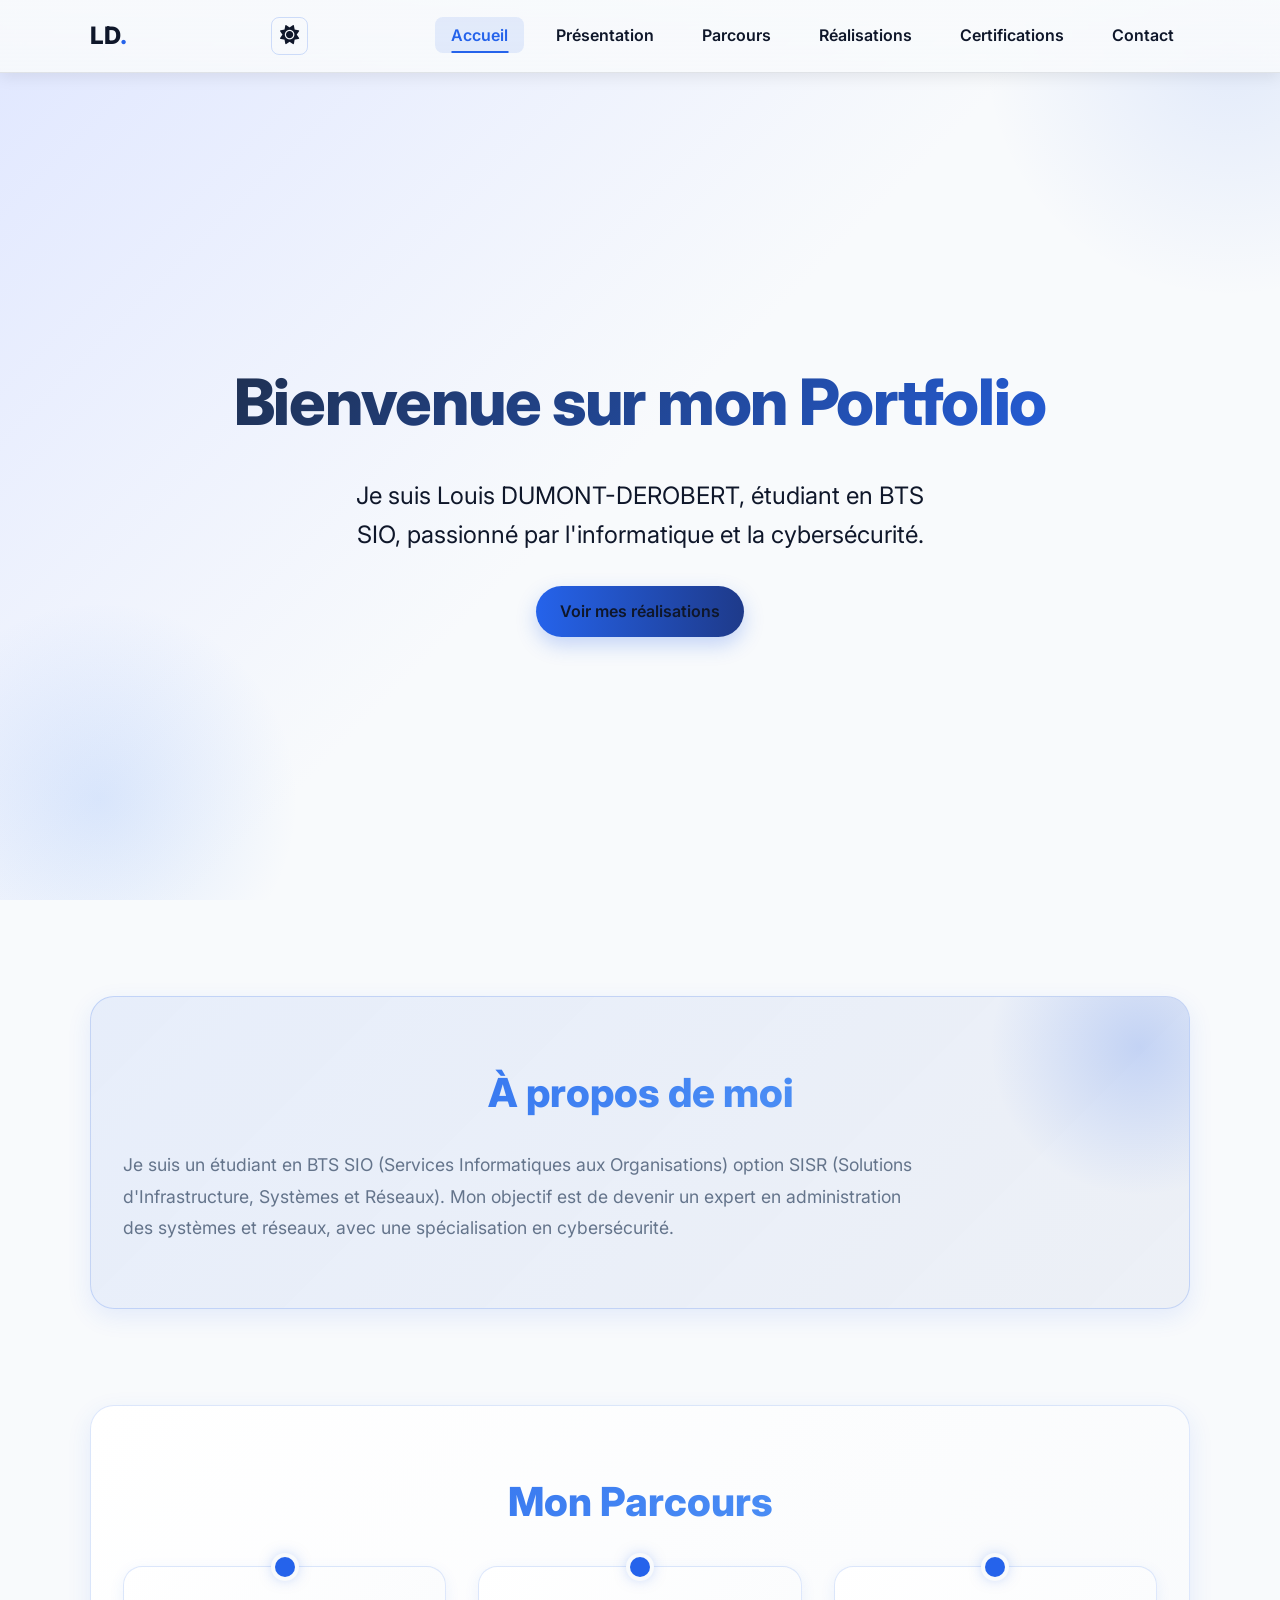
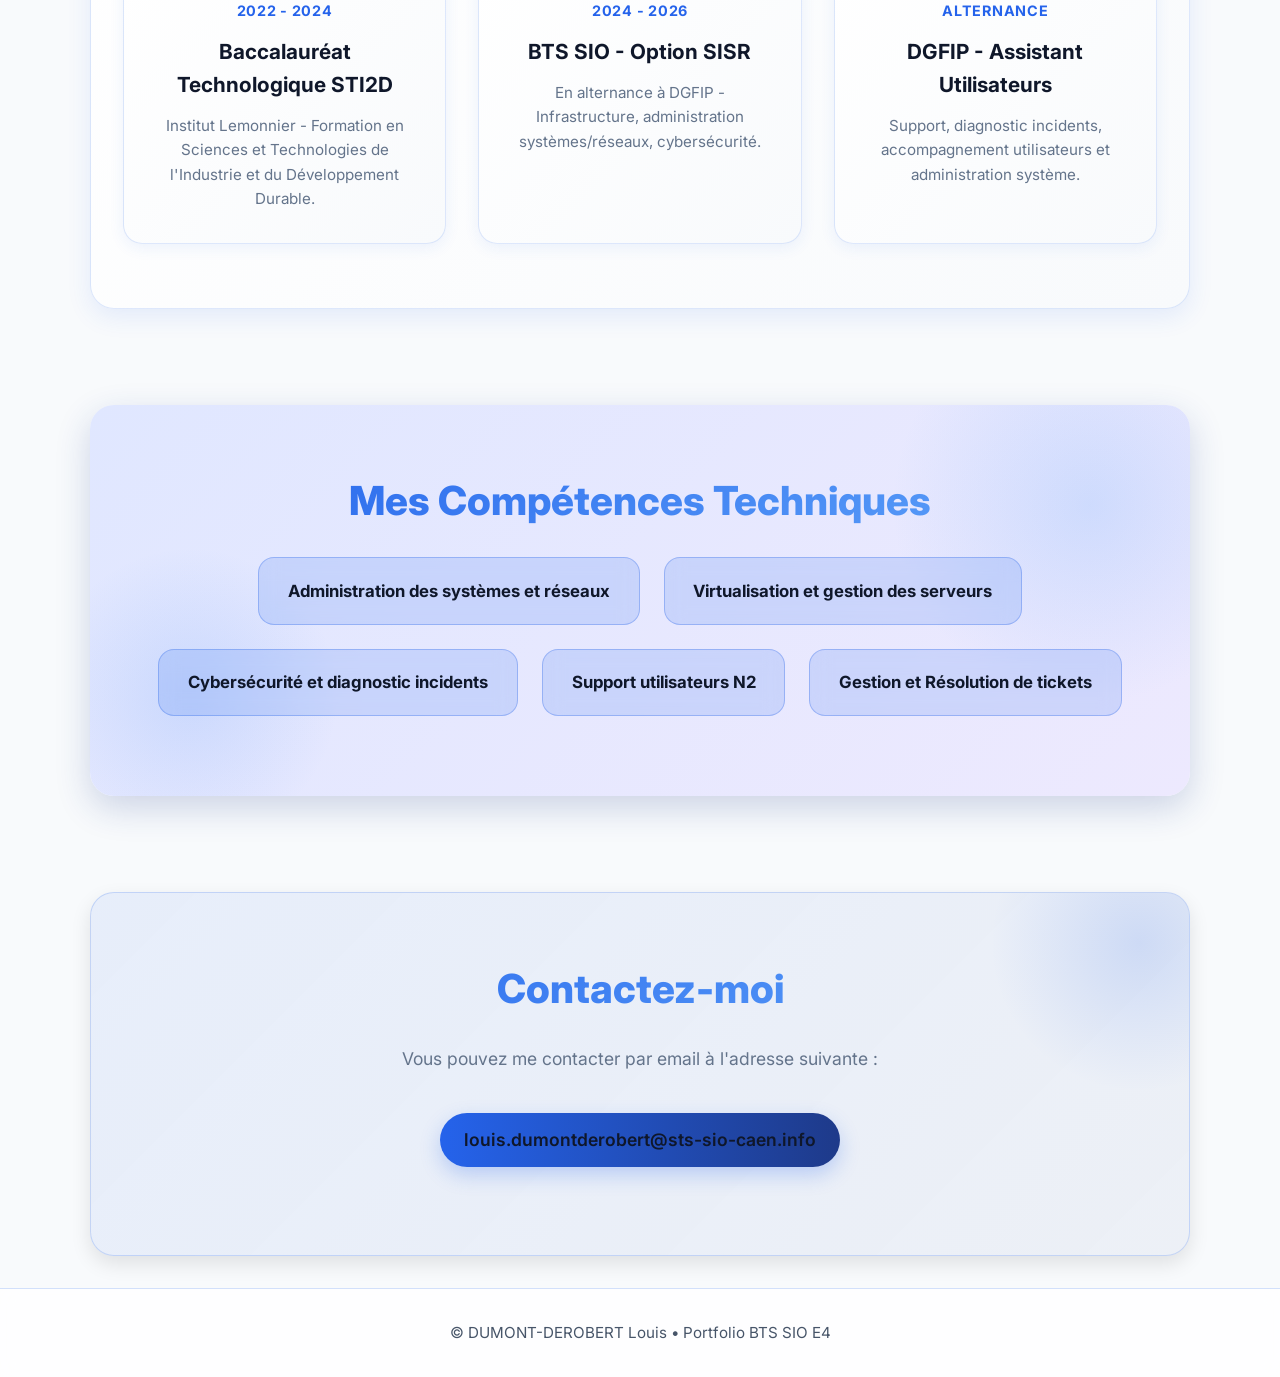
==== index.html @ e359cf29 "a" ====
<!DOCTYPE html>
<html lang="fr">
  <head>
    <meta charset="UTF-8" />
    <meta name="viewport" content="width=device-width, initial-scale=1.0" />
    <meta name="description" content="Accueil du portfolio BTS SIO E4 de DUMONT-DEROBERT Louis" />
    <title>Accueil | Portfolio Louis DUMONT-DEROBERT</title>
    <link rel="preconnect" href="https://fonts.googleapis.com" />
    <link rel="preconnect" href="https://fonts.gstatic.com" crossorigin />
    <link href="https://fonts.googleapis.com/css2?family=Inter:wght@400;500;600;700;800&display=swap" rel="stylesheet" />
    <link rel="stylesheet" href="https://cdnjs.cloudflare.com/ajax/libs/font-awesome/6.5.2/css/all.min.css" />
    <link rel="stylesheet" href="css/style.css" />
  </head>
  <body>
    <header class="site-header">
      <nav class="navbar container">
        <a href="index.html" class="logo">LD<span>.</span></a>
        <button class="menu-toggle" aria-label="Ouvrir le menu">
          <i class="fa-solid fa-bars"></i>
        </button>
        <button class="theme-toggle" aria-label="Basculer le thème" title="Basculer le thème">
          <i class="fa-solid fa-moon"></i>
        </button>
        <ul class="nav-links">
          <li><a class="active" href="index.html">Accueil</a></li>
          <li><a href="html/presentation.html">Présentation</a></li>
          <li><a href="html/parcours.html">Parcours</a></li>
          <li><a href="html/realisations.html">Réalisations</a></li>
          <li><a href="html/certifications.html">Certifications</a></li>
          <li><a href="html/contact.html">Contact</a></li>
        </ul>
      </nav>
    </header>

    <main>
      <!-- Hero Section -->
      <section class="hero">
        <div class="container">
          <h1>Bienvenue sur mon Portfolio</h1>
          <p class="hero-subtitle">Je suis Louis DUMONT-DEROBERT, étudiant en BTS SIO, passionné par l'informatique et la cybersécurité.</p>
          <a href="html/realisations.html" class="btn-primary">Voir mes réalisations</a>
        </div>
      </section>

      <!-- Présentation Section -->
      <section class="presentation section container">
        <div class="presentation-content">
          <h2>À propos de moi</h2>
          <p>Je suis un étudiant en BTS SIO (Services Informatiques aux Organisations) option SISR (Solutions d'Infrastructure, Systèmes et Réseaux). Mon objectif est de devenir un expert en administration des systèmes et réseaux, avec une spécialisation en cybersécurité.</p>
        </div>
      </section>

      <!-- Parcours Section -->
      <section class="parcours section container">
        <h2>Mon Parcours</h2>
        <div class="timeline-horizontal">
          <article class="timeline-item">
            <div class="timeline-dot"></div>
            <div class="timeline-content">
              <span class="timeline-date">2022 - 2024</span>
              <h3>Baccalauréat Technologique STI2D</h3>
              <p>Institut Lemonnier - Formation en Sciences et Technologies de l'Industrie et du Développement Durable.</p>
            </div>
          </article>
          <article class="timeline-item">
            <div class="timeline-dot"></div>
            <div class="timeline-content">
              <span class="timeline-date">2024 - 2026</span>
              <h3>BTS SIO - Option SISR</h3>
              <p>En alternance à DGFIP - Infrastructure, administration systèmes/réseaux, cybersécurité.</p>
            </div>
          </article>
          <article class="timeline-item">
            <div class="timeline-dot"></div>
            <div class="timeline-content">
              <span class="timeline-date">Alternance</span>
              <h3>DGFIP - Assistant Utilisateurs</h3>
              <p>Support, diagnostic incidents, accompagnement utilisateurs et administration système.</p>
            </div>
          </article>
        </div>
      </section>

      <!-- Compétences Techniques Section -->
      <section class="competences section container">
        <h2>Mes Compétences Techniques</h2>
        <ul class="skills">
          <li>Administration des systèmes et réseaux</li>
          <li>Virtualisation et gestion des serveurs</li>
          <li>Cybersécurité et diagnostic incidents</li>
          <li>Support utilisateurs N2</li>
          <li>Gestion et Résolution de tickets</li>
        </ul>
      </section>

      <!-- Contact Section -->
      <section class="contact section container">
        <h2>Contactez-moi</h2>
        <p>Vous pouvez me contacter par email à l'adresse suivante :</p>
        <p><a href="mailto:louis.dumontderobert@sts-sio-caen.info" class="btn-primary">louis.dumontderobert@sts-sio-caen.info</a></p>
      </section>
    </main>

    <footer class="footer">
      <div class="container">
        <p>© <span id="year"></span> DUMONT-DEROBERT Louis • Portfolio BTS SIO E4</p>
      </div>
    </footer>
    <script src="js/theme.js"></script>
    <script src="index.js"></script>
  </body>
</html>
---- css/style.css ----
:root {
  --bg: #1e293b; /* Unified background color */
  --text: #e2e8f0; /* Unified text color */
  --muted: #94a3b8;
  --accent: #2563eb; /* Unified primary accent color */
  --accent2: #1e3a8a; /* Unified secondary accent color */
  --border: rgba(148, 163, 184, 0.2);
}

/* Light mode */
:root.light-mode {
  --bg: #f8fafc;
  --text: #0f172a;
  --muted: #64748b;
  --accent: #2563eb;
  --accent2: #1e3a8a;
  --border: rgba(15, 23, 42, 0.1);
}

:root.light-mode body {
  background: #f8fafc;
}

:root.light-mode .site-header {
  background: linear-gradient(180deg, rgba(248, 250, 252, 0.95) 0%, rgba(248, 250, 252, 0.88) 100%);
  box-shadow: 0 4px 15px rgba(0, 0, 0, 0.08);
}

:root.light-mode .hero {
  background: linear-gradient(135deg, #e0e7ff 0%, #f8fafc 50%, #f8fafc 100%);
}

:root.light-mode .hero h1 {
  background: linear-gradient(135deg, #1e293b, var(--accent));
  -webkit-background-clip: text;
  -webkit-text-fill-color: transparent;
  background-clip: text;
}

:root.light-mode .hero::before {
  background: radial-gradient(circle, rgba(37, 99, 235, 0.1) 0%, transparent 70%);
}

:root.light-mode .presentation {
  background: linear-gradient(135deg, rgba(37, 99, 235, 0.08), rgba(30, 58, 138, 0.05));
  border: 1px solid rgba(37, 99, 235, 0.2);
  box-shadow: 0 8px 25px rgba(37, 99, 235, 0.1);
}

:root.light-mode .parcours {
  background: linear-gradient(135deg, #ffffff 0%, #f8fafc 100%);
  border: 1px solid rgba(37, 99, 235, 0.15);
  box-shadow: 0 8px 25px rgba(37, 99, 235, 0.1);
}

:root.light-mode .timeline-item,
:root.light-mode .item {
  background: linear-gradient(135deg, #ffffff, #f8fafc);
  border: 1px solid rgba(37, 99, 235, 0.15);
  box-shadow: 0 4px 15px rgba(37, 99, 235, 0.08);
}

:root.light-mode .timeline-item:hover,
:root.light-mode .item:hover {
  background: linear-gradient(135deg, #f0f9ff, #e0e7ff);
  box-shadow: 0 12px 35px rgba(37, 99, 235, 0.15);
}

:root.light-mode .card {
  background: linear-gradient(135deg, #ffffff, #f8fafc);
  border: 1px solid rgba(37, 99, 235, 0.15);
  box-shadow: 0 4px 15px rgba(37, 99, 235, 0.08);
}

:root.light-mode .card:hover {
  background: linear-gradient(135deg, #f0f9ff, #e0e7ff);
  box-shadow: 0 12px 35px rgba(37, 99, 235, 0.15);
}

:root.light-mode .competences {
  background: linear-gradient(135deg, #e0e7ff 0%, #ede9fe 100%);
  box-shadow: 0 12px 35px rgba(30, 58, 138, 0.2);
  color: #0f172a;
}

:root.light-mode .competences h2 {
  color: #0f172a;
}

:root.light-mode .skills li {
  background: rgba(37, 99, 235, 0.15);
  color: #0f172a;
  border: 1px solid rgba(37, 99, 235, 0.3);
  font-weight: 700;
}

:root.light-mode .skills li:hover {
  background: rgba(37, 99, 235, 0.25);
  color: #1e3a8a;
  border-color: rgba(37, 99, 235, 0.5);
}

:root.light-mode .contact {
  background: linear-gradient(135deg, rgba(37, 99, 235, 0.08), rgba(30, 58, 138, 0.05));
  border: 1px solid rgba(37, 99, 235, 0.2);
}

:root.light-mode .contact::before {
  background: radial-gradient(circle, rgba(37, 99, 235, 0.15) 0%, transparent 70%);
}

:root.light-mode .nav-links a {
  color: #0f172a;
}

:root.light-mode .nav-links a:hover,
:root.light-mode .nav-links .active {
  background: rgba(37, 99, 235, 0.1);
  color: var(--accent);
}

:root.light-mode .theme-toggle {
  border: 1px solid rgba(37, 99, 235, 0.2);
}

:root.light-mode .theme-toggle:hover {
  background: rgba(37, 99, 235, 0.05);
}

:root.light-mode .btn-primary {
  color: #0f172a;
}

:root.light-mode .logo {
  color: #0f172a;
}

:root.light-mode .logo span {
  color: var(--accent);
}

:root.light-mode .footer {
  background: rgba(255, 255, 255, 0.8);
  border-top: 1px solid rgba(37, 99, 235, 0.2);
  color: #475569;
  backdrop-filter: blur(10px);
}

/* Reset & Base */
* {
  box-sizing: border-box;
  transition: background-color 0.3s ease, color 0.3s ease, border-color 0.3s ease;
}

html {
  scroll-behavior: smooth;
}

body {
  margin: 0;
  font-family: 'Inter', sans-serif;
  background: var(--bg);
  color: var(--text);
  line-height: 1.6;
}

/* Typography */
h1, h2, h3, h4, h5, h6 {
  font-weight: 700;
  margin-top: 0;
}

p {
  margin: 1rem 0;
}

/* Layout */
.container {
  width: min(1100px, 92%);
  margin-inline: auto;
}

/* Header */
.site-header {
  position: fixed;
  inset: 0 0 auto 0;
  background: linear-gradient(180deg, rgba(30, 41, 59, 0.95) 0%, rgba(30, 41, 59, 0.88) 100%);
  backdrop-filter: blur(10px);
  border-bottom: 1px solid var(--border);
  z-index: 20;
  box-shadow: 0 4px 15px rgba(0, 0, 0, 0.1);
}

.navbar {
  min-height: 72px;
  display: flex;
  align-items: center;
  justify-content: space-between;
}

.logo {
  text-decoration: none;
  color: #fff;
  font-weight: 800;
  font-size: 1.5rem;
  transition: color 0.3s ease;
}

.logo:hover {
  color: var(--accent);
}

.logo span {
  color: var(--accent);
}

.nav-links {
  list-style: none;
  display: flex;
  gap: 1rem;
  margin: 0;
  padding: 0;
}

.nav-links a {
  text-decoration: none;
  color: var(--text);
  padding: 0.5rem 1rem;
  font-weight: 600;
  border-radius: 0.5rem;
  transition: all 0.3s ease;
  position: relative;
}

.nav-links a::after {
  content: "";
  position: absolute;
  width: 0;
  height: 2px;
  bottom: 0;
  left: 50%;
  background: var(--accent);
  transition: all 0.3s ease;
  transform: translateX(-50%);
}

.nav-links a:hover::after,
.nav-links .active::after {
  width: calc(100% - 2rem);
}

.nav-links a:hover,
.nav-links .active {
  color: var(--accent);
}

.menu-toggle {
  display: none;
  background: none;
  border: 0;
  color: #fff;
  font-size: 1.5rem;
  cursor: pointer;
  transition: color 0.3s ease;
}

.menu-toggle:hover {
  color: var(--accent);
}

.theme-toggle {
  display: flex;
  align-items: center;
  justify-content: center;
  background: none;
  border: 1px solid var(--border);
  color: var(--text);
  font-size: 1.2rem;
  cursor: pointer;
  padding: 0.5rem;
  border-radius: 0.5rem;
  transition: all 0.3s ease;
  margin-left: 1rem;
}

.theme-toggle:hover {
  color: var(--accent);
  border-color: var(--accent);
  background: rgba(37, 99, 235, 0.1);
}

/* Hero Section */
.hero {
  min-height: 100vh;
  display: grid;
  place-items: center;
  padding-top: 6rem;
  background: linear-gradient(135deg, var(--accent2) 0%, #1e293b 50%, #1e293b 100%);
  position: relative;
  overflow: hidden;
}

.hero::before {
  content: "";
  position: absolute;
  width: 500px;
  height: 500px;
  background: radial-gradient(circle, rgba(37, 99, 235, 0.2) 0%, transparent 70%);
  border-radius: 50%;
  top: -200px;
  right: -200px;
  animation: float 6s ease-in-out infinite;
}

.hero::after {
  content: "";
  position: absolute;
  width: 400px;
  height: 400px;
  background: radial-gradient(circle, rgba(59, 130, 246, 0.15) 0%, transparent 70%);
  border-radius: 50%;
  bottom: -100px;
  left: -100px;
  animation: float 8s ease-in-out infinite reverse;
}

@keyframes float {
  0%, 100% { transform: translateY(0px); }
  50% { transform: translateY(30px); }
}

.hero .container {
  position: relative;
  z-index: 10;
  text-align: center;
}

.hero h1 {
  font-size: 4rem;
  margin: 0;
  background: linear-gradient(135deg, #fff, var(--accent));
  -webkit-background-clip: text;
  -webkit-text-fill-color: transparent;
  background-clip: text;
  font-weight: 800;
  letter-spacing: -0.02em;
  margin-bottom: 1.5rem;
  animation: slideDown 0.8s ease-out;
}

@keyframes slideDown {
  from {
    opacity: 0;
    transform: translateY(-40px);
  }
  to {
    opacity: 1;
    transform: translateY(0);
  }
}

.hero-subtitle {
  font-size: 1.5rem;
  color: var(--text);
  max-width: 600px;
  margin: 0 auto 2rem;
  animation: slideDown 0.8s ease-out 0.1s both;
}

.hero .btn-primary {
  animation: slideDown 0.8s ease-out 0.2s both;
}

.eyebrow {
  color: var(--accent);
  text-transform: uppercase;
  letter-spacing: 0.08em;
}

.hero-meta {
  color: var(--muted);
}

.hero-tagline {
  min-height: 2rem;
  font-size: 1.2rem;
}

/* Buttons */
.btn-primary {
  display: inline-block;
  background: linear-gradient(90deg, var(--accent), var(--accent2));
  color: #fff;
  padding: 0.8rem 1.5rem;
  border-radius: 999px;
  text-decoration: none;
  font-weight: 600;
  transition: all 0.3s ease;
  border: none;
  cursor: pointer;
  position: relative;
  overflow: hidden;
  box-shadow: 0 8px 20px rgba(37, 99, 235, 0.25);
}

.btn-primary::before {
  content: "";
  position: absolute;
  width: 100%;
  height: 100%;
  background: linear-gradient(90deg, transparent, rgba(255, 255, 255, 0.3), transparent);
  top: 0;
  left: -100%;
  transition: left 0.5s ease;
}

.btn-primary:hover {
  transform: translateY(-3px);
  box-shadow: 0 12px 30px rgba(37, 99, 235, 0.4);
}

.btn-primary:hover::before {
  left: 100%;
}

/* Reveal Animation */
.reveal {
  opacity: 1;
  transform: translateY(0);
  transition: 0.7s;
}

.reveal.visible {
  opacity: 1;
  transform: translateY(0);
}

/* Footer */
.footer {
  padding: 2rem;
  border-top: 1px solid var(--border);
  color: var(--muted);
  text-align: center;
  background: rgba(15, 23, 42, 0.5);
  position: relative;
}

.footer p {
  margin: 0;
  font-size: 0.95rem;
}

/* Presentation Section */
.presentation {
  display: flex;
  align-items: center;
  justify-content: space-between;
  gap: 2rem;
  padding: 4rem 2rem;
  background: linear-gradient(135deg, rgba(37, 99, 235, 0.1) 0%, rgba(30, 58, 138, 0.05) 100%);
  color: var(--text);
  border-radius: 1.5rem;
  box-shadow: 0 20px 60px rgba(37, 99, 235, 0.08);
  border: 1px solid rgba(37, 99, 235, 0.15);
  position: relative;
  overflow: hidden;
  transition: transform 0.3s, box-shadow 0.3s;
}

.presentation::before {
  content: "";
  position: absolute;
  width: 300px;
  height: 300px;
  background: radial-gradient(circle, rgba(37, 99, 235, 0.2) 0%, transparent 70%);
  border-radius: 50%;
  top: -100px;
  right: -100px;
}

.presentation:hover {
  transform: translateY(-5px);
  box-shadow: 0 25px 70px rgba(37, 99, 235, 0.12);
}

.presentation-content {
  flex: 1;
  text-align: left;
  position: relative;
  z-index: 2;
}

.presentation-content h2 {
  font-size: 3rem;
  margin-bottom: 1.5rem;
  background: linear-gradient(135deg, var(--accent), #60a5fa);
  -webkit-background-clip: text;
  -webkit-text-fill-color: transparent;
  background-clip: text;
  font-weight: 800;
}

.presentation-content p {
  font-size: 1.1rem;
  line-height: 1.8;
  max-width: 800px;
  margin: 0;
  color: var(--muted);
}

.presentation-image {
  flex: 1;
  text-align: center;
}

.presentation-image img {
  max-width: 100%;
  border-radius: 1rem;
  box-shadow: 0 12px 30px rgba(0, 0, 0, 0.3);
}

/* Parcours Section */
.parcours {
  padding: 4rem 2rem;
  background: linear-gradient(135deg, rgba(15, 23, 42, 0.5), rgba(15, 23, 42, 0.8));
  color: var(--text);
  border-radius: 1.5rem;
  box-shadow: 0 20px 60px rgba(0, 0, 0, 0.2);
  border: 1px solid var(--border);
}

.parcours h2 {
  text-align: center;
  font-size: 3rem;
  margin-bottom: 2rem;
  background: linear-gradient(135deg, var(--accent), #60a5fa);
  -webkit-background-clip: text;
  -webkit-text-fill-color: transparent;
  background-clip: text;
  font-weight: 800;
}

.timeline {
  position: relative;
  display: grid;
  gap: 2rem;
  margin-top: 1.5rem;
  max-width: 1000px;
  margin-left: auto;
  margin-right: auto;
}

.timeline::before {
  content: "";
  position: absolute;
  left: 50%;
  top: 0;
  bottom: 0;
  width: 2px;
  background: linear-gradient(180deg, var(--accent) 0%, rgba(37, 99, 235, 0.3) 100%);
  transform: translateX(-50%);
}

.item {
  position: relative;
  padding: 2rem;
  border: 1px solid var(--border);
  border-radius: 1rem;
  background: linear-gradient(135deg, rgba(37, 99, 235, 0.08), rgba(30, 58, 138, 0.05));
  text-align: center;
  box-shadow: 0 8px 25px rgba(37, 99, 235, 0.08);
  transition: all 0.3s ease;
}

.item:hover {
  transform: translateY(-8px);
  box-shadow: 0 15px 40px rgba(37, 99, 235, 0.15);
  border-color: var(--accent);
  background: linear-gradient(135deg, rgba(37, 99, 235, 0.15), rgba(30, 58, 138, 0.08));
}

.item-content {
  max-width: 600px;
  margin: 0 auto;
}

.item::before {
  content: "";
  position: absolute;
  width: 20px;
  height: 20px;
  border-radius: 50%;
  background: var(--accent);
  left: 50%;
  top: 0;
  transform: translate(-50%, -50%);
  box-shadow: 0 0 0 4px rgba(37, 99, 235, 0.2);
  transition: all 0.3s ease;
}

.item:hover::before {
  box-shadow: 0 0 20px rgba(37, 99, 235, 0.6);
  transform: translate(-50%, -50%) scale(1.2);
}

.item span {
  display: block;
  font-size: 1rem;
  color: var(--accent);
  margin-bottom: 0.5rem;
  font-weight: 700;
  text-transform: uppercase;
  letter-spacing: 0.05em;
}

.item h3 {
  font-size: 1.5rem;
  margin: 0.5rem 0;
  color: var(--text);
}

.item p {
  color: var(--muted);
  line-height: 1.6;
}

/* Timeline Horizontal pour Index */
.timeline-horizontal {
  display: grid;
  grid-template-columns: repeat(auto-fit, minmax(280px, 1fr));
  gap: 2rem;
  position: relative;
  margin-top: 2rem;
}

.timeline-item {
  position: relative;
  padding: 2rem;
  background: linear-gradient(135deg, rgba(37, 99, 235, 0.1), rgba(30, 58, 138, 0.05));
  border: 1px solid var(--border);
  border-radius: 1.2rem;
  transition: all 0.3s ease;
  box-shadow: 0 8px 25px rgba(37, 99, 235, 0.08);
}

.timeline-item:hover {
  transform: translateY(-10px);
  box-shadow: 0 20px 50px rgba(37, 99, 235, 0.2);
  border-color: var(--accent);
  background: linear-gradient(135deg, rgba(37, 99, 235, 0.15), rgba(30, 58, 138, 0.08));
}

.timeline-dot {
  position: absolute;
  width: 20px;
  height: 20px;
  border-radius: 50%;
  background: var(--accent);
  top: -10px;
  left: 50%;
  transform: translateX(-50%);
  box-shadow: 0 0 0 4px var(--bg), 0 0 15px rgba(37, 99, 235, 0.5);
  transition: all 0.3s ease;
}

.timeline-item:hover .timeline-dot {
  box-shadow: 0 0 0 4px var(--bg), 0 0 25px rgba(37, 99, 235, 0.8);
  transform: translateX(-50%) scale(1.3);
}

.timeline-content {
  text-align: center;
}

.timeline-date {
  display: block;
  font-size: 0.9rem;
  color: var(--accent);
  font-weight: 700;
  text-transform: uppercase;
  letter-spacing: 0.05em;
  margin-bottom: 0.5rem;
}

.timeline-content h3 {
  font-size: 1.3rem;
  margin: 0.8rem 0;
  color: var(--text);
}

.timeline-content p {
  color: var(--muted);
  line-height: 1.6;
  margin: 0;
  font-size: 0.95rem;
}

/* Competences Section */
.competences {
  padding: 4rem 2rem;
  background: linear-gradient(135deg, var(--accent2) 0%, #1e3a5f 100%);
  color: #fff;
  text-align: center;
  border-radius: 1.5rem;
  box-shadow: 0 20px 60px rgba(30, 58, 138, 0.3);
  position: relative;
  overflow: hidden;
}

.competences::before {
  content: "";
  position: absolute;
  width: 400px;
  height: 400px;
  background: radial-gradient(circle, rgba(96, 165, 250, 0.2) 0%, transparent 70%);
  border-radius: 50%;
  top: -100px;
  right: -100px;
}

.competences::after {
  content: "";
  position: absolute;
  width: 300px;
  height: 300px;
  background: radial-gradient(circle, rgba(59, 130, 246, 0.15) 0%, transparent 70%);
  border-radius: 50%;
  bottom: -50px;
  left: -50px;
}

.competences h2 {
  font-size: 3rem;
  margin-bottom: 2rem;
  position: relative;
  z-index: 2;
  font-weight: 800;
}

.skills {
  list-style: none;
  padding: 0;
  display: flex;
  flex-wrap: wrap;
  justify-content: center;
  gap: 1.5rem;
  position: relative;
  z-index: 2;
}

.skills li {
  background: rgba(255, 255, 255, 0.12);
  backdrop-filter: blur(10px);
  padding: 1.2rem 1.8rem;
  border-radius: 1rem;
  font-size: 1.05rem;
  font-weight: 600;
  color: #fff;
  transition: all 0.3s ease;
  border: 1px solid rgba(255, 255, 255, 0.2);
}

.skills li:hover {
  transform: translateY(-5px) scale(1.05);
  background: rgba(255, 255, 255, 0.2);
  box-shadow: 0 10px 30px rgba(37, 99, 235, 0.3);
  border-color: rgba(255, 255, 255, 0.4);
}

/* Contact Section */
.contact {
  padding: 4rem 2rem;
  background: linear-gradient(135deg, rgba(37, 99, 235, 0.1) 0%, rgba(30, 58, 138, 0.05) 100%);
  color: var(--text);
  text-align: center;
  border-radius: 1.5rem;
  box-shadow: 0 20px 60px rgba(37, 99, 235, 0.08);
  border: 1px solid rgba(37, 99, 235, 0.15);
  position: relative;
  overflow: hidden;
}

.contact::before {
  content: "";
  position: absolute;
  width: 300px;
  height: 300px;
  background: radial-gradient(circle, rgba(37, 99, 235, 0.2) 0%, transparent 70%);
  border-radius: 50%;
  top: -100px;
  right: -100px;
}

.contact h2 {
  font-size: 3rem;
  margin-bottom: 1.5rem;
  background: linear-gradient(135deg, var(--accent), #60a5fa);
  -webkit-background-clip: text;
  -webkit-text-fill-color: transparent;
  background-clip: text;
  font-weight: 800;
  position: relative;
  z-index: 2;
}

.contact p {
  font-size: 1.1rem;
  color: var(--muted);
  position: relative;
  z-index: 2;
  margin: 1rem 0;
}

.contact .btn-primary {
  position: relative;
  z-index: 2;
  margin-top: 1.5rem;
}

.contact form {
  max-width: 600px;
  margin: 0 auto;
  background: rgba(255, 255, 255, 0.04);
  padding: 2rem;
  border-radius: 1rem;
  border: 1px solid var(--border);
  position: relative;
  z-index: 2;
}

.contact label {
  display: block;
  margin-bottom: 1rem;
  text-align: left;
}

.contact input,
.contact textarea {
  width: 100%;
  padding: 0.8rem;
  margin-top: 0.5rem;
  border: 1px solid var(--border);
  border-radius: 0.5rem;
  background: rgba(255, 255, 255, 0.1);
  color: var(--text);
}

.contact button {
  display: inline-block;
  margin-top: 1rem;
  padding: 0.8rem 1.5rem;
  background: linear-gradient(90deg, var(--accent), var(--accent2));
  color: #020617;
  border: none;
  border-radius: 999px;
  font-weight: 600;
  cursor: pointer;
  transition: transform 0.3s;
}

.contact button:hover {
  transform: scale(1.05);
}

/* Section Styling */
.section {
  padding: 4rem 2rem;
  margin-bottom: 2rem;
  border-radius: 1.5rem;
  box-shadow: 0 8px 20px rgba(0, 0, 0, 0.1);
  background: var(--bg);
  color: var(--text);
  margin-top: 6rem;
}

.section h1,
.section h2 {
  font-size: 2.5rem;
  margin-bottom: 1.5rem;
  text-align: center;
  background: linear-gradient(135deg, var(--accent), #60a5fa);
  -webkit-background-clip: text;
  -webkit-text-fill-color: transparent;
  background-clip: text;
  font-weight: 800;
}

/* Grid and Cards */
.grid {
  display: grid;
  gap: 1.5rem;
  grid-template-columns: 1fr;
  margin-top: 2rem;
}

@media (min-width: 768px) {
  .grid {
    grid-template-columns: repeat(2, 1fr);
  }
}

@media (min-width: 1024px) {
  .grid {
    grid-template-columns: repeat(3, 1fr);
  }
}

.card {
  border: 1px solid var(--border);
  border-radius: 1.2rem;
  padding: 1.8rem;
  background: linear-gradient(
    135deg,
    rgba(37, 99, 235, 0.1),
    rgba(30, 58, 138, 0.05)
  );
  transition: all 0.3s ease;
  position: relative;
  overflow: hidden;
  box-shadow: 0 8px 25px rgba(37, 99, 235, 0.08);
}

.card::before {
  content: "";
  position: absolute;
  width: 100%;
  height: 100%;
  background: linear-gradient(135deg, rgba(96, 165, 250, 0.1) 0%, transparent 100%);
  top: -100%;
  left: 0;
  transition: top 0.3s ease;
}

.card:hover {
  transform: translateY(-10px);
  box-shadow: 0 20px 50px rgba(37, 99, 235, 0.2);
  border-color: var(--accent);
  background: linear-gradient(
    135deg,
    rgba(37, 99, 235, 0.15),
    rgba(30, 58, 138, 0.08)
  );
}

.card:hover::before {
  top: 0;
}

.card h2 {
  font-size: 1.5rem;
  margin-bottom: 1rem;
  color: var(--accent);
  font-weight: 700;
}

.card p {
  color: var(--muted);
  line-height: 1.6;
  margin: 0.5rem 0;
}

.tech {
  color: var(--accent);
  font-weight: 600;
}

/* Skills Rating with Stars */
.skills-rating {
  display: flex;
  flex-direction: column;
  gap: 1.5rem;
}

.skill-item {
  display: flex;
  align-items: center;
  justify-content: space-between;
  padding: 1rem;
  background: rgba(37, 99, 235, 0.05);
  border-radius: 0.8rem;
  border: 1px solid var(--border);
  transition: all 0.3s ease;
}

.skill-item:hover {
  background: rgba(37, 99, 235, 0.1);
  border-color: var(--accent);
}

.skill-name {
  font-weight: 600;
  color: var(--text);
  min-width: 130px;
}

.stars {
  display: flex;
  gap: 0.5rem;
  font-size: 1.2rem;
}

.stars i {
  color: var(--accent);
  transition: transform 0.2s ease;
}

.stars .fa-star {
  color: #fbbf24;
}

.stars .fa-star-half-stroke {
  color: #fbbf24;
}

.stars .fa-regular.fa-star {
  color: var(--border);
}

.skill-item:hover .stars i {
  transform: scale(1.1);
}

:root.light-mode .skill-item {
  background: rgba(37, 99, 235, 0.08);
}

:root.light-mode .skill-item:hover {
  background: rgba(37, 99, 235, 0.12);
}

:root.light-mode .skill-name {
  color: #0f172a;
}

/* Large Card */
.card-large {
  grid-column: 1 / -1;
  padding: 2.5rem;
}

.card-large h2 {
  font-size: 2rem;
  margin-bottom: 1.5rem;
}

.card-large p {
  font-size: 1.1rem;
  line-height: 1.8;
  color: var(--muted);
}

/* Section full-width cards */
.section .container > .card {
  width: 100%;
  margin-bottom: 1.5rem;
}

/* Certifications Grid */
.section-subtitle {
  text-align: center;
  color: var(--muted);
  font-size: 1.1rem;
  margin-top: -1rem;
  margin-bottom: 2.5rem;
}

.certifications-grid {
  display: grid;
  grid-template-columns: repeat(auto-fit, minmax(300px, 1fr));
  gap: 2rem;
  margin-top: 2rem;
}

.certification-card {
  position: relative;
  padding: 2.5rem 2rem;
  background: linear-gradient(135deg, rgba(37, 99, 235, 0.1), rgba(30, 58, 138, 0.05));
  border: 1px solid var(--border);
  border-radius: 1.2rem;
  text-decoration: none;
  color: inherit;
  display: flex;
  flex-direction: column;
  gap: 1rem;
  transition: all 0.3s ease;
  box-shadow: 0 8px 25px rgba(37, 99, 235, 0.08);
  overflow: hidden;
}

.certification-card::before {
  content: "";
  position: absolute;
  inset: 0;
  background: linear-gradient(135deg, rgba(96, 165, 250, 0.1) 0%, transparent 100%);
  opacity: 0;
  transition: opacity 0.3s ease;
}

.certification-card:hover {
  transform: translateY(-10px);
  box-shadow: 0 20px 50px rgba(37, 99, 235, 0.2);
  border-color: var(--accent);
  background: linear-gradient(135deg, rgba(37, 99, 235, 0.15), rgba(30, 58, 138, 0.08));
}

.certification-card:hover::before {
  opacity: 1;
}

.certification-icon {
  width: 70px;
  height: 70px;
  display: flex;
  align-items: center;
  justify-content: center;
  background: linear-gradient(135deg, var(--accent), var(--accent2));
  border-radius: 1rem;
  font-size: 2rem;
  color: #fff;
  position: relative;
  z-index: 2;
  box-shadow: 0 4px 15px rgba(37, 99, 235, 0.2);
}

.certification-icon.cisco {
  background: linear-gradient(135deg, #1f2937, #111827);
}

.certification-icon.cisco-sec {
  background: linear-gradient(135deg, #dc2626, #991b1b);
}

.certification-card h2 {
  font-size: 1.3rem;
  margin: 0.5rem 0;
  color: var(--text);
  position: relative;
  z-index: 2;
}

.certification-card p {
  color: var(--muted);
  line-height: 1.6;
  margin: 0;
  flex-grow: 1;
  position: relative;
  z-index: 2;
  font-size: 0.95rem;
}

.card-footer {
  display: flex;
  align-items: center;
  justify-content: space-between;
  margin-top: 1rem;
  position: relative;
  z-index: 2;
}

.badge {
  display: inline-block;
  padding: 0.4rem 0.8rem;
  background: rgba(37, 99, 235, 0.15);
  color: var(--accent);
  border-radius: 999px;
  font-size: 0.8rem;
  font-weight: 600;
  text-transform: uppercase;
  letter-spacing: 0.05em;
}

.certification-card:hover .badge {
  background: rgba(37, 99, 235, 0.25);
}

.card-footer i {
  color: var(--accent);
  transition: transform 0.3s ease;
}

.certification-card:hover .card-footer i {
  transform: translateX(5px);
}

:root.light-mode .certification-card {
  background: linear-gradient(135deg, rgba(37, 99, 235, 0.08), rgba(30, 58, 138, 0.05));
  border: 1px solid rgba(37, 99, 235, 0.15);
}

:root.light-mode .certification-card:hover {
  background: linear-gradient(135deg, rgba(37, 99, 235, 0.12), rgba(30, 58, 138, 0.08));
}

/* Responsive */
@media (max-width: 950px) {
  .menu-toggle {
    display: block;
  }

  .nav-links {
    display: none;
    position: absolute;
    top: 72px;
    right: 4%;
    background: rgba(30, 41, 59, 0.95);
    padding: 0.8rem;
    border: 1px solid var(--border);
    border-radius: 0.7rem;
    flex-direction: column;
    z-index: 10;
  }

  .nav-links.open {
    display: flex;
  }

  .presentation {
    flex-direction: column;
  }

  .section {
    padding: 2rem 1rem;
  }

  .section h1,
  .section h2 {
    font-size: 2rem;
  }

  .hero h1 {
    font-size: 2.5rem;
  }

  .hero-subtitle {
    font-size: 1.1rem;
  }

  .parcours h2,
  .competences h2,
  .contact h2,
  .presentation-content h2 {
    font-size: 2rem;
  }

  .timeline::before {
    left: 0;
  }

  .item::before {
    left: 20px;
    width: 16px;
    height: 16px;
  }

  .item {
    text-align: left;
    padding-left: 50px;
  }
}

@media (max-width: 600px) {
  .grid {
    grid-template-columns: 1fr;
  }

  .hero {
    padding-top: 8rem;
  }

  .hero h1 {
    font-size: 2rem;
  }

  .section {
    padding: 1.5rem 1rem;
    margin-top: 7rem;
  }

  .competences,
  .contact,
  .presentation {
    padding: 2rem 1rem;
  }

  .skills {
    gap: 1rem;
  }

  .skills li {
    padding: 0.8rem 1.2rem;
    font-size: 0.9rem;
  }

  .card {
    padding: 1.2rem;
  }

  .timeline-horizontal {
    grid-template-columns: 1fr;
  }

  .timeline-item {
    padding: 1.5rem;
  }

  .timeline-dot {
    top: -8px;
  }

  .timeline-date {
    font-size: 0.8rem;
  }

  .timeline-content h3 {
    font-size: 1.1rem;
  }
}
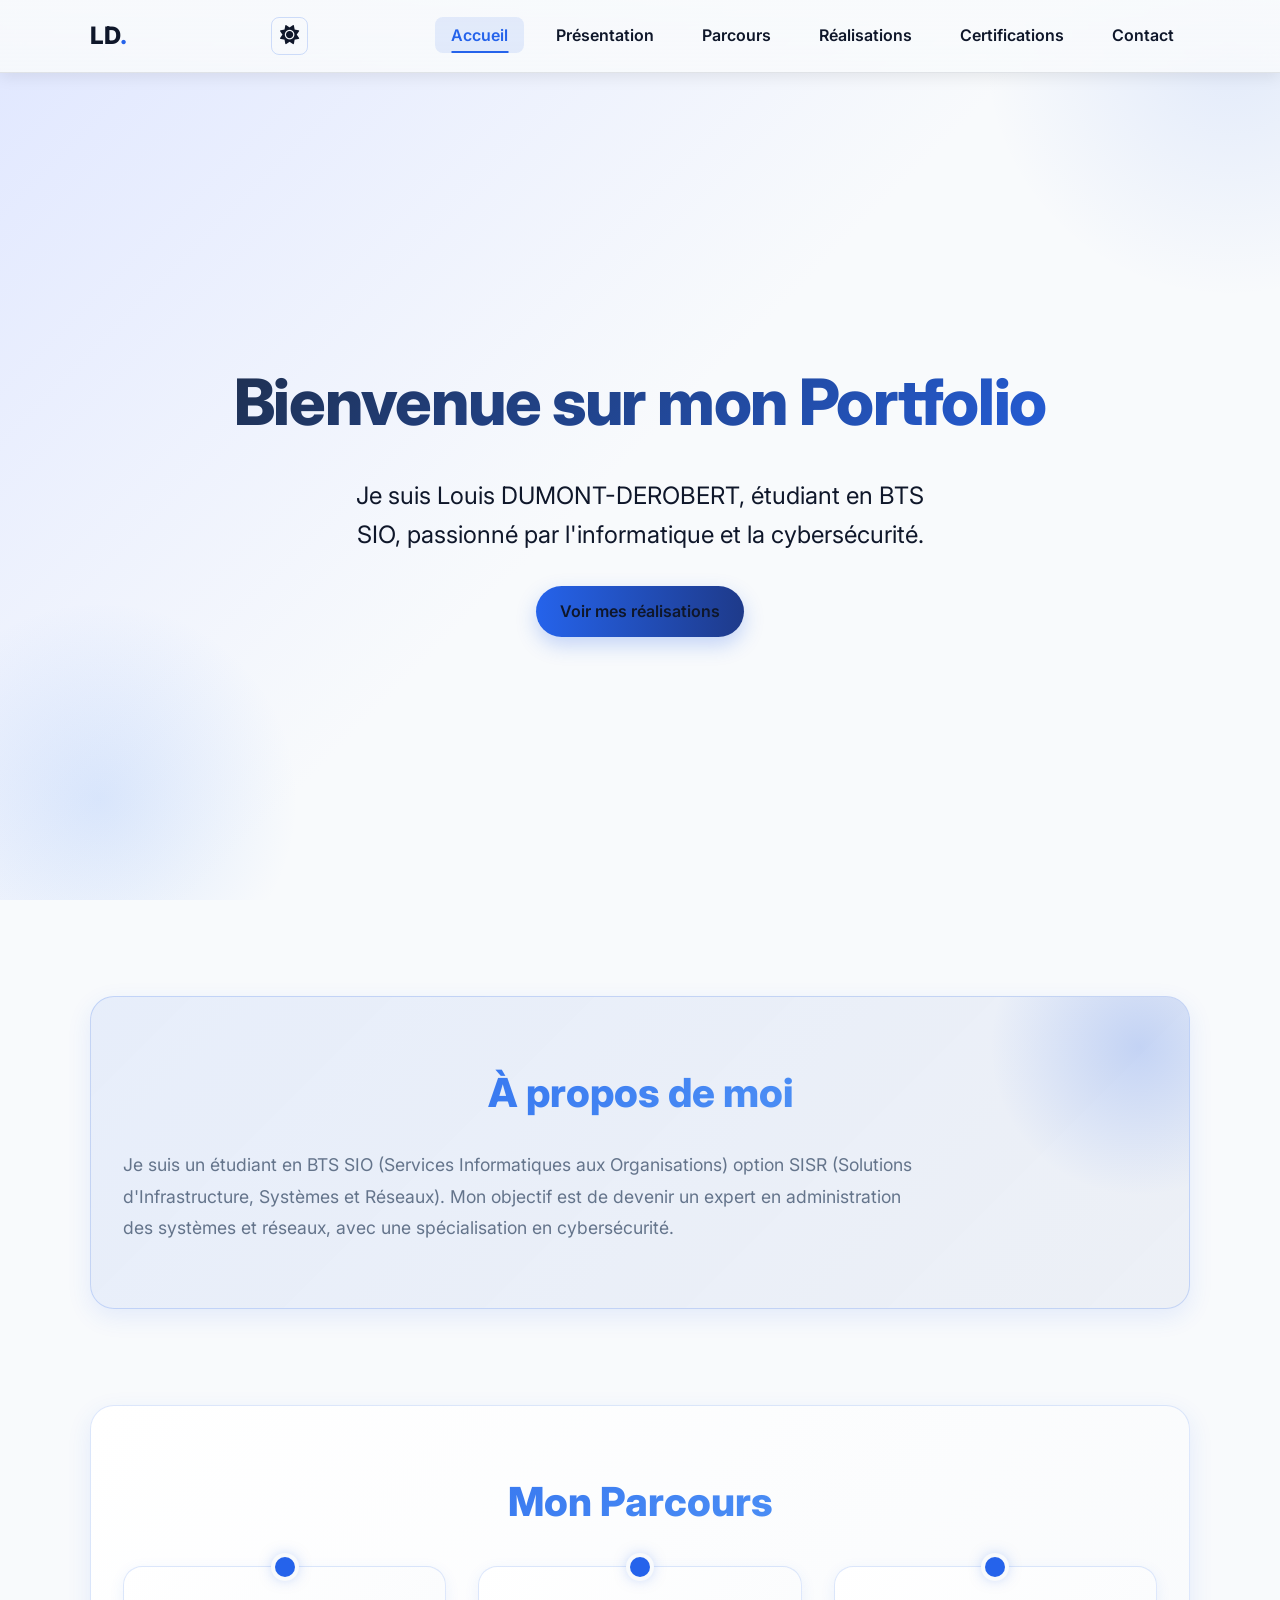
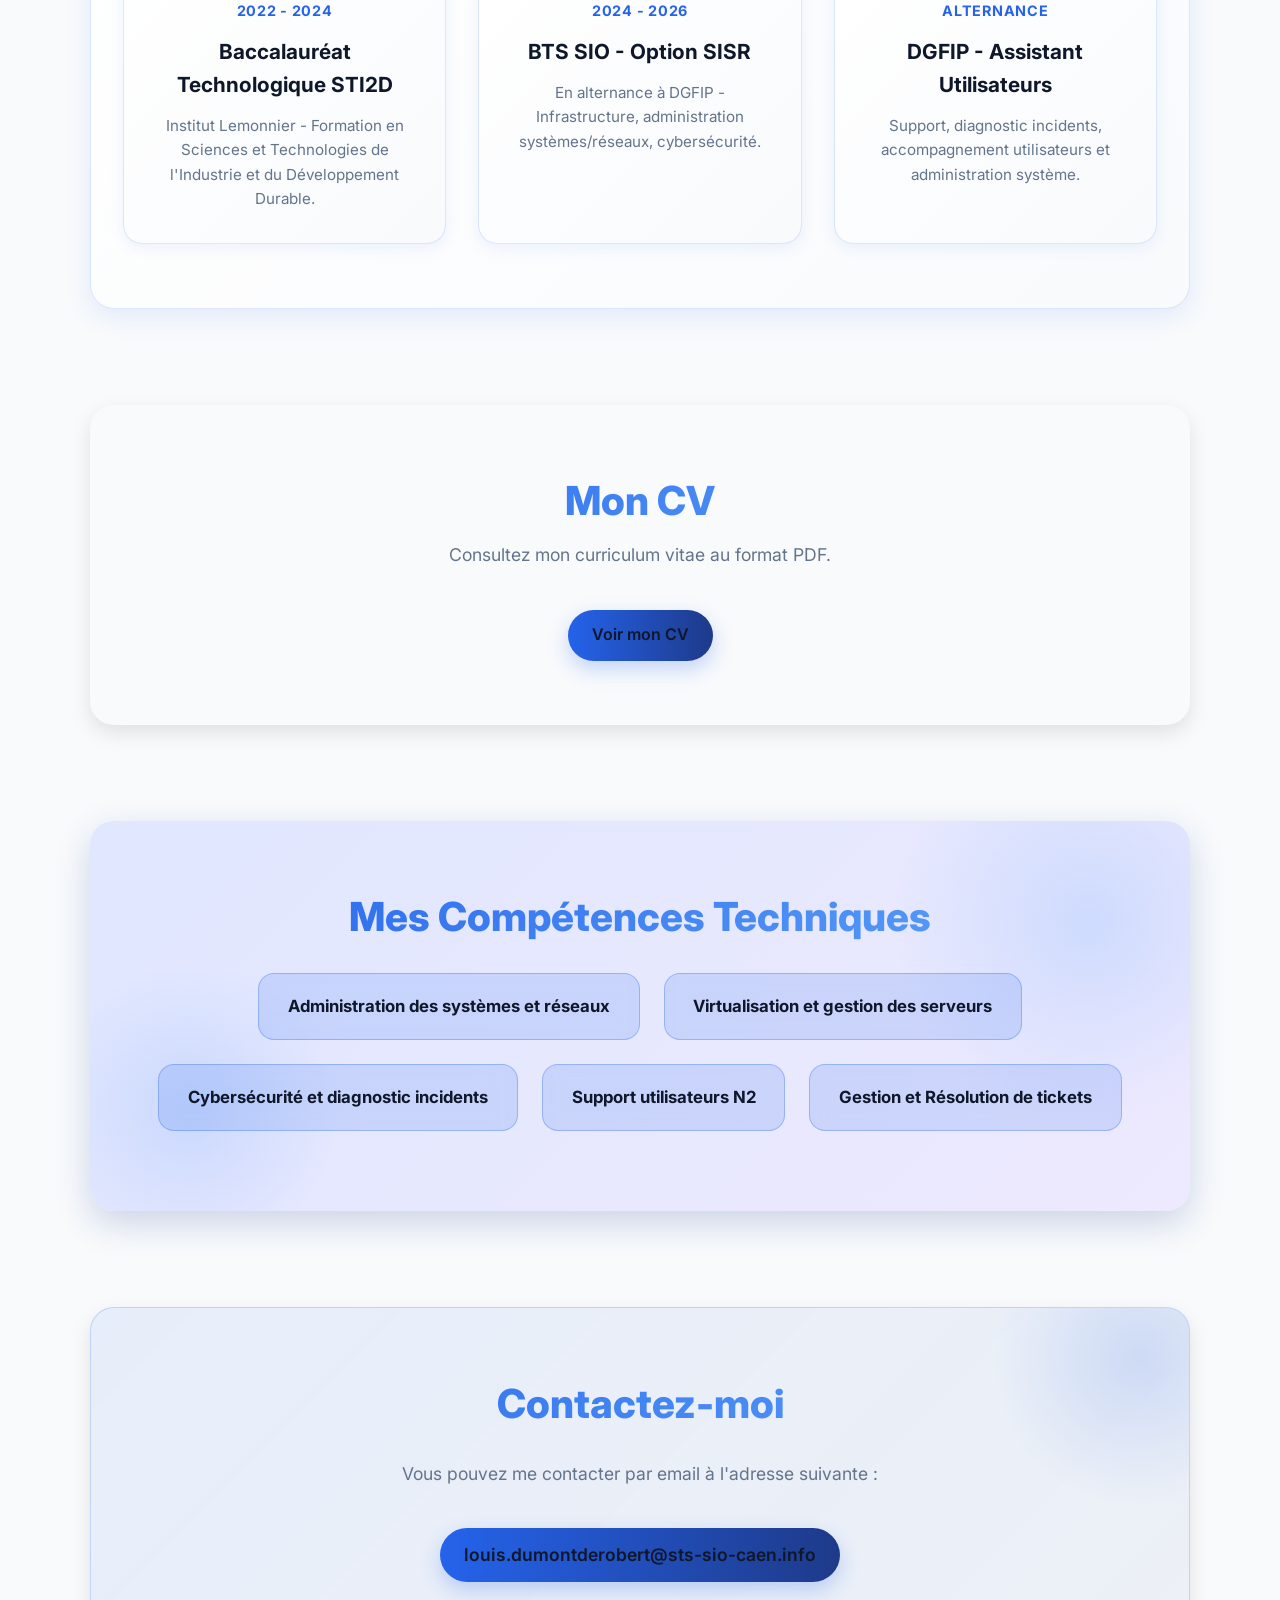
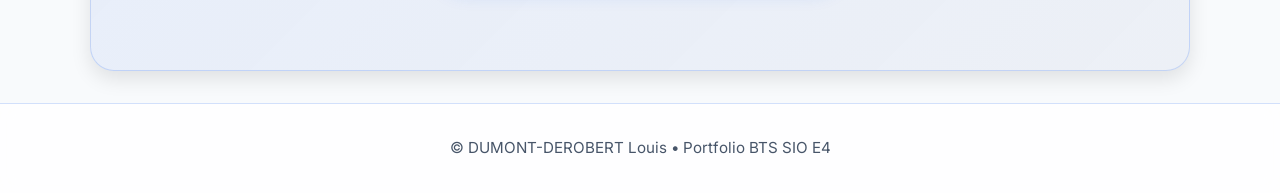
==== commit 1b846428: "up" ====
--- a/index.html
+++ b/index.html
@@ -81,6 +81,15 @@
         </div>
       </section>
 
+      <!-- CV Section -->
+      <section class="cv section container">
+        <h2>Mon CV</h2>
+        <p class="section-subtitle">Consultez mon curriculum vitae au format PDF.</p>
+        <div class="cv-actions">
+          <a href="document/CV%20Dumont-Derobert%20Louis.pdf" class="btn-primary">Voir mon CV</a>
+        </div>
+      </section>
+
       <!-- Compétences Techniques Section -->
       <section class="competences section container">
         <h2>Mes Compétences Techniques</h2>
--- a/css/style.css
+++ b/css/style.css
@@ -1064,6 +1064,12 @@
   margin-bottom: 2.5rem;
 }
 
+.cv-actions {
+  display: flex;
+  justify-content: center;
+  margin-top: 1.25rem;
+}
+
 .certifications-grid {
   display: grid;
   grid-template-columns: repeat(auto-fit, minmax(300px, 1fr));
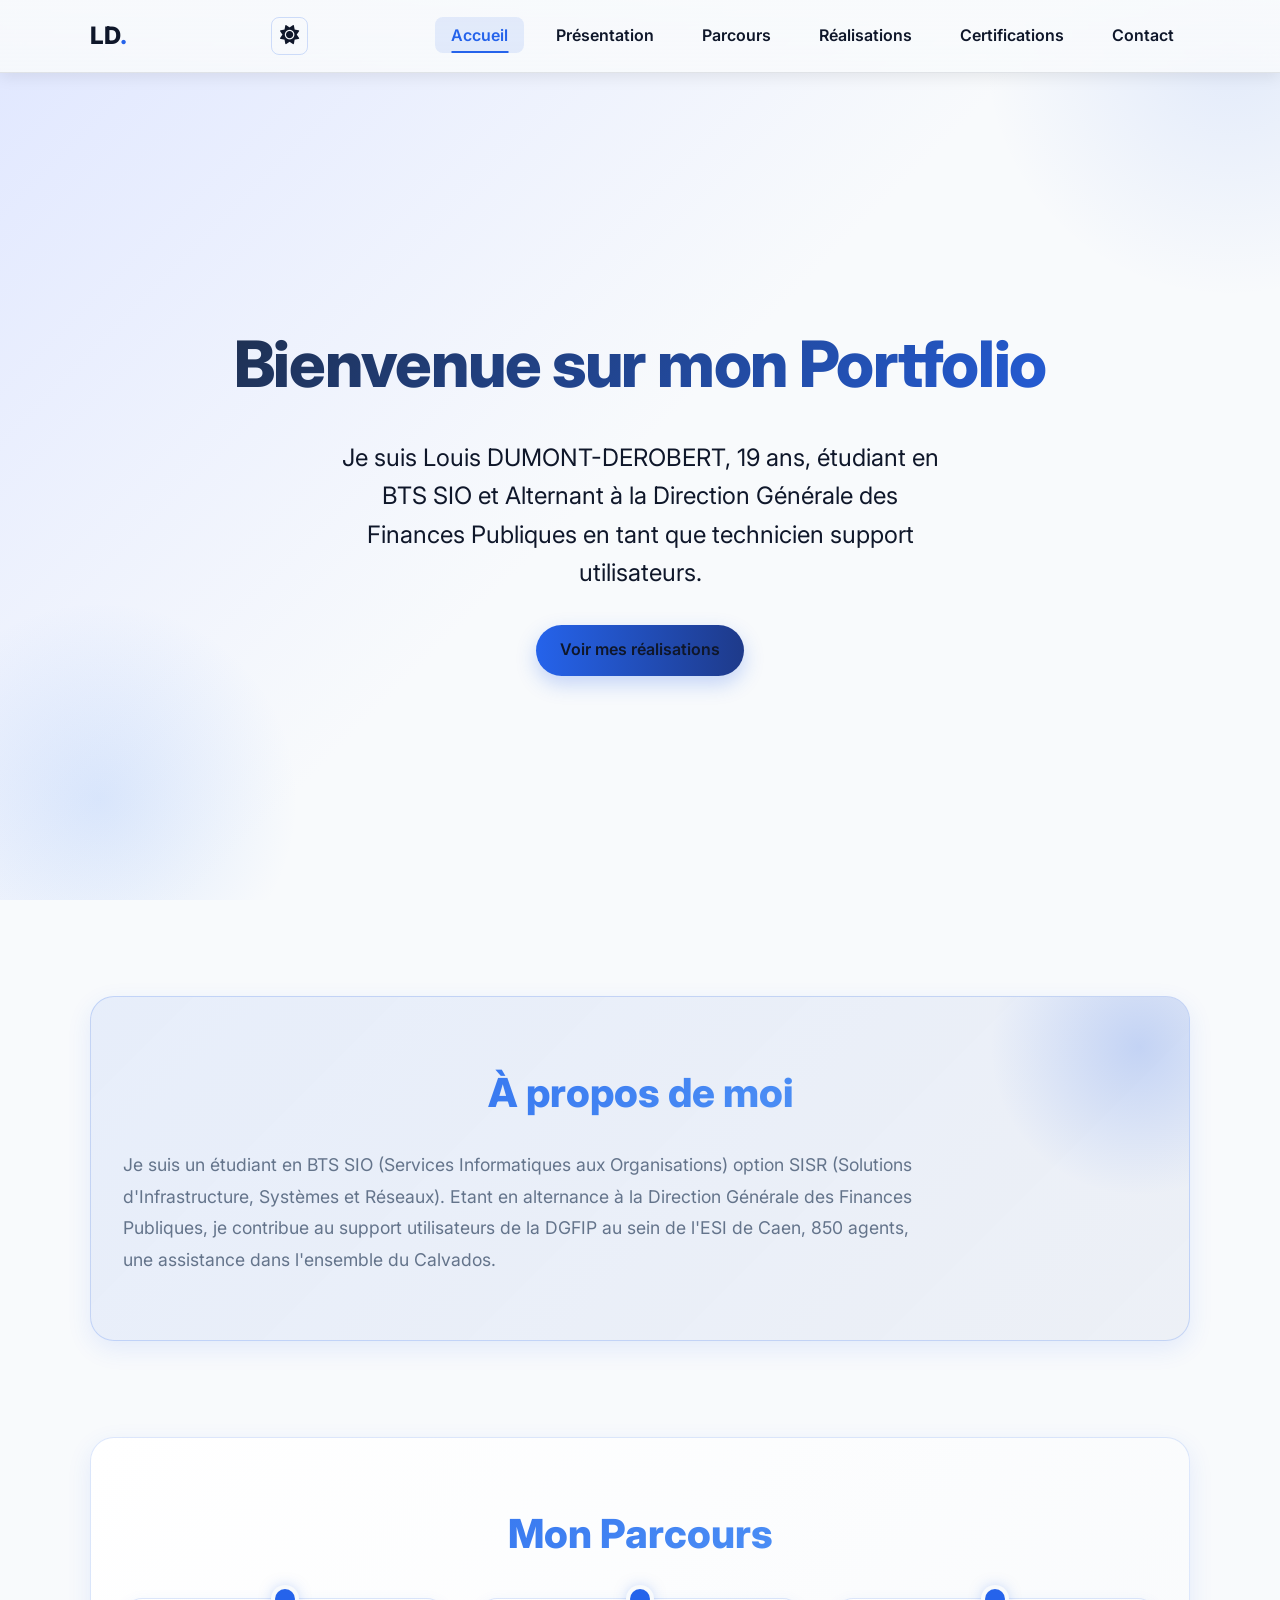
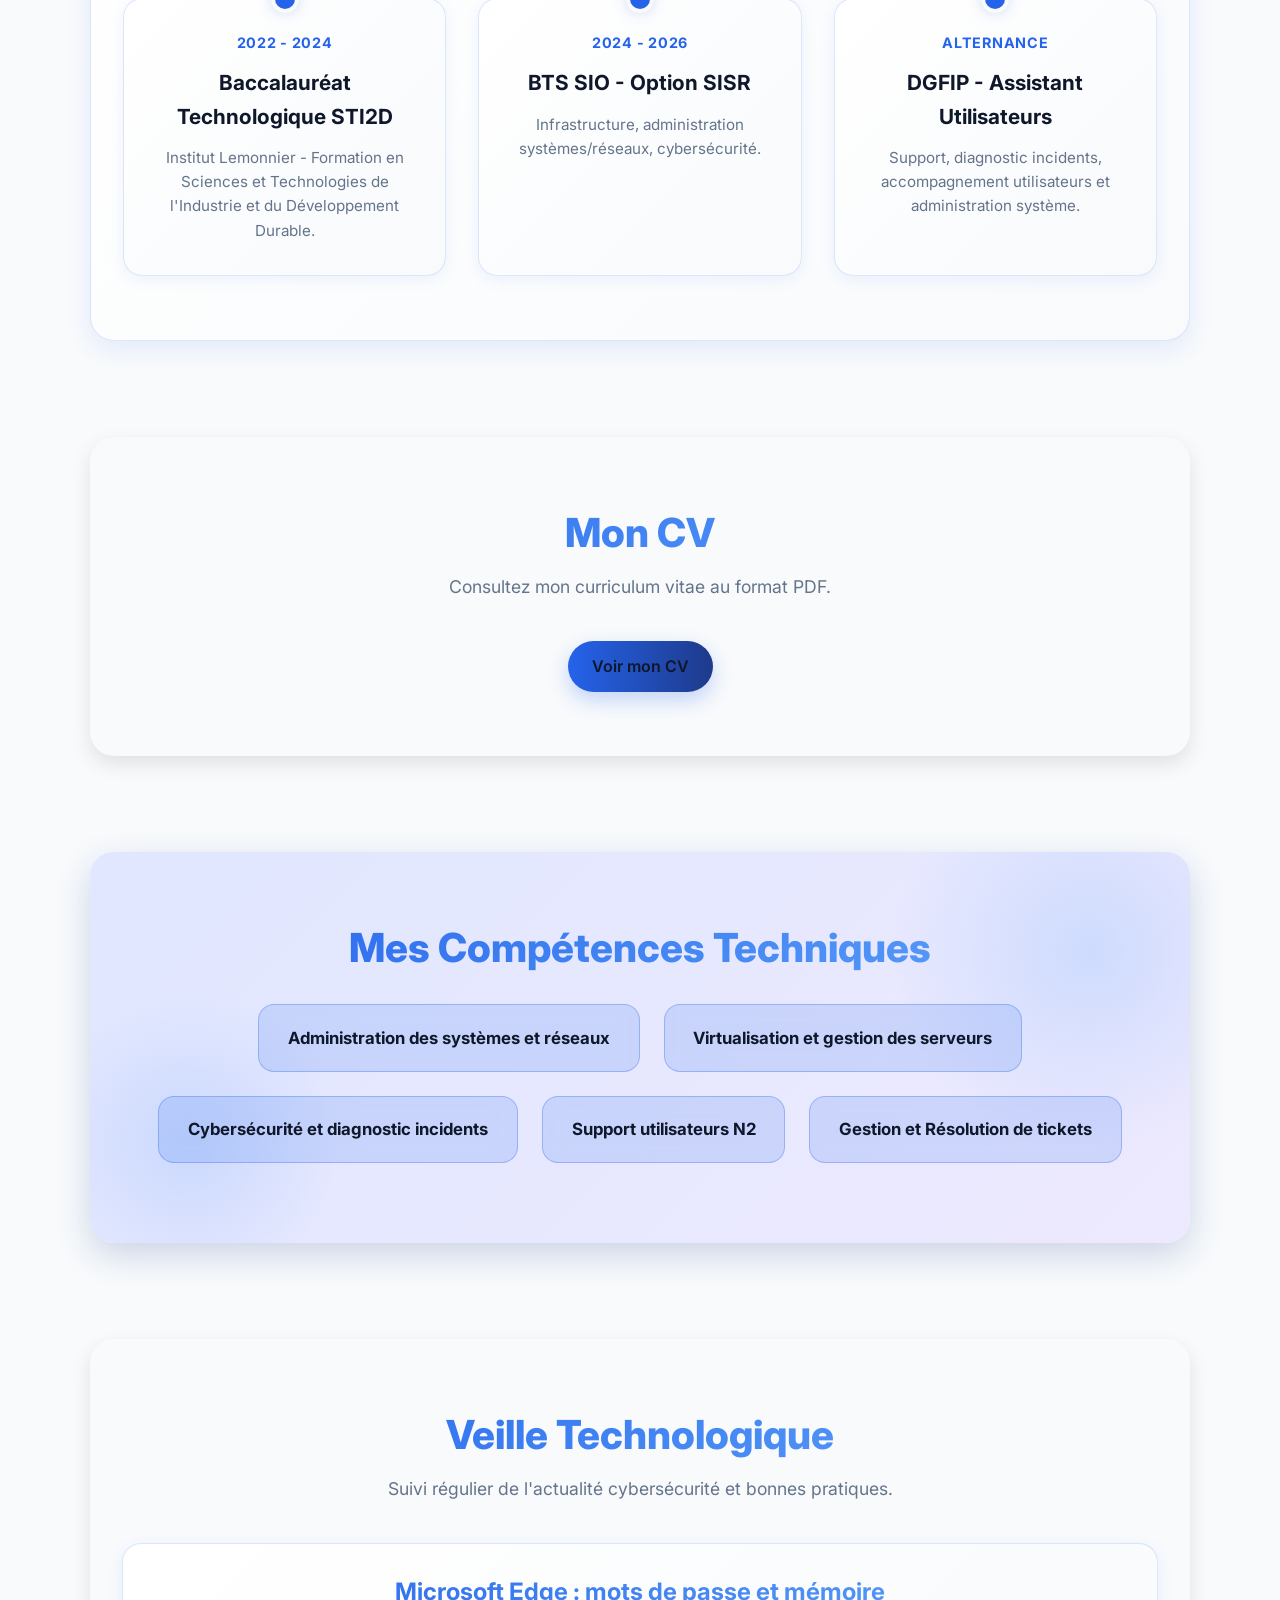
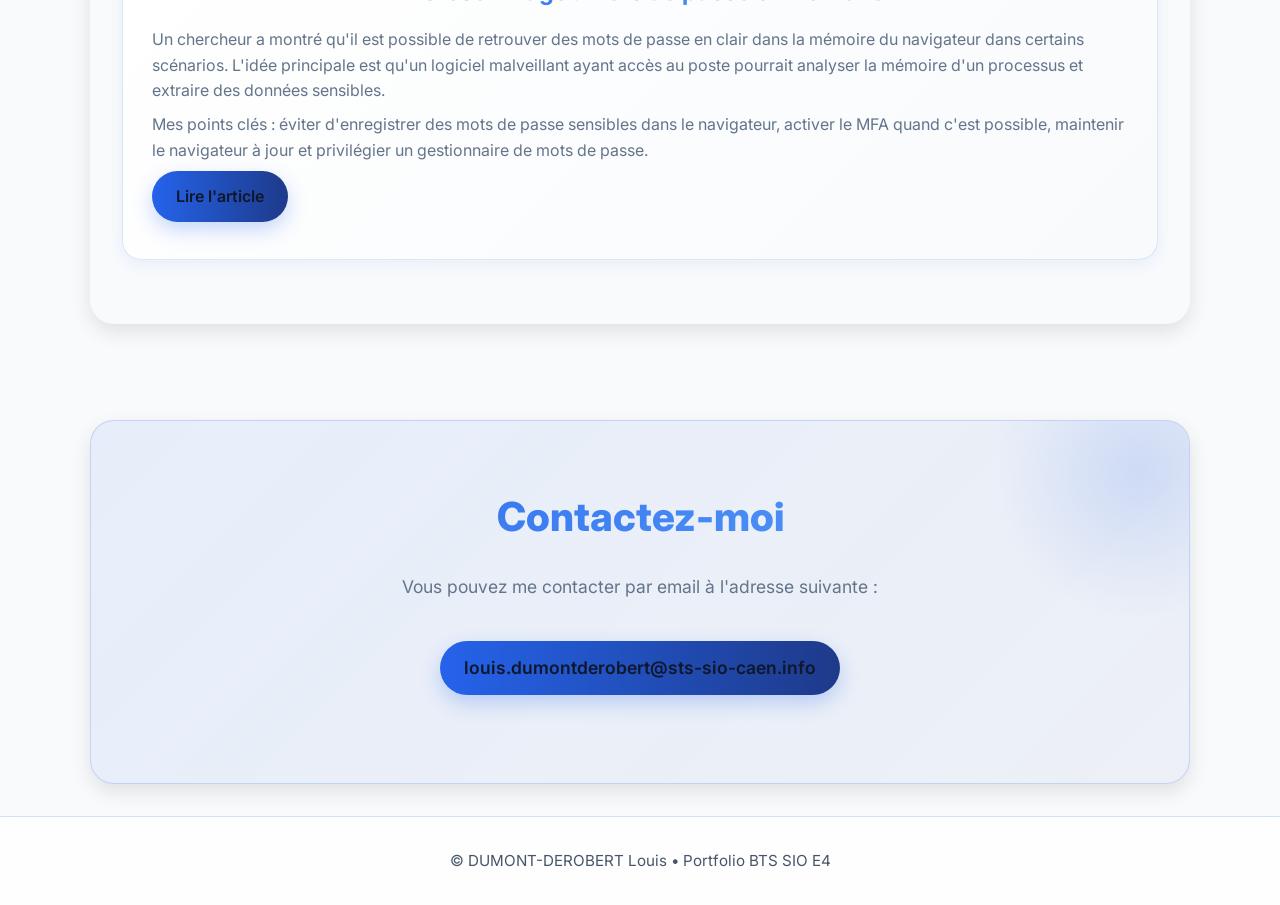
==== commit 81cc56d2: "up" ====
--- a/index.html
+++ b/index.html
@@ -37,7 +37,7 @@
       <section class="hero">
         <div class="container">
           <h1>Bienvenue sur mon Portfolio</h1>
-          <p class="hero-subtitle">Je suis Louis DUMONT-DEROBERT, étudiant en BTS SIO, passionné par l'informatique et la cybersécurité.</p>
+          <p class="hero-subtitle">Je suis Louis DUMONT-DEROBERT, 19 ans, étudiant en BTS SIO et Alternant à la Direction Générale des Finances Publiques en tant que technicien support utilisateurs.</p>
           <a href="html/realisations.html" class="btn-primary">Voir mes réalisations</a>
         </div>
       </section>
@@ -46,7 +46,7 @@
       <section class="presentation section container">
         <div class="presentation-content">
           <h2>À propos de moi</h2>
-          <p>Je suis un étudiant en BTS SIO (Services Informatiques aux Organisations) option SISR (Solutions d'Infrastructure, Systèmes et Réseaux). Mon objectif est de devenir un expert en administration des systèmes et réseaux, avec une spécialisation en cybersécurité.</p>
+          <p>Je suis un étudiant en BTS SIO (Services Informatiques aux Organisations) option SISR (Solutions d'Infrastructure, Systèmes et Réseaux). Etant en alternance à la Direction Générale des Finances Publiques, je contribue au support utilisateurs de la DGFIP au sein de l'ESI de Caen, 850 agents, une assistance dans l'ensemble du Calvados.</p>
         </div>
       </section>
 
@@ -67,7 +67,7 @@
             <div class="timeline-content">
               <span class="timeline-date">2024 - 2026</span>
               <h3>BTS SIO - Option SISR</h3>
-              <p>En alternance à DGFIP - Infrastructure, administration systèmes/réseaux, cybersécurité.</p>
+              <p>Infrastructure, administration systèmes/réseaux, cybersécurité.</p>
             </div>
           </article>
           <article class="timeline-item">
@@ -102,6 +102,32 @@
         </ul>
       </section>
 
+      <!-- Veille Technologique Section -->
+      <section class="veille section container">
+        <h2>Veille Technologique</h2>
+        <p class="section-subtitle">Suivi régulier de l'actualité cybersécurité et bonnes pratiques.</p>
+
+        <article class="card">
+          <h2>Microsoft Edge : mots de passe et mémoire</h2>
+          <p>
+            Un chercheur a montré qu'il est possible de retrouver des mots de passe en clair dans la mémoire du navigateur dans certains scénarios.
+            L'idée principale est qu'un logiciel malveillant ayant accès au poste pourrait analyser la mémoire d'un processus et extraire des données sensibles.
+          </p>
+          <p>
+            Mes points clés : éviter d'enregistrer des mots de passe sensibles dans le navigateur, activer le MFA quand c'est possible,
+            maintenir le navigateur à jour et privilégier un gestionnaire de mots de passe.
+          </p>
+          <a
+            class="btn-primary"
+            href="https://www.it-connect.fr/un-chercheur-prouve-que-microsoft-edge-laisse-fuiter-vos-mots-de-passe-en-memoire/"
+            target="_blank"
+            rel="noopener noreferrer"
+          >
+            Lire l'article
+          </a>
+        </article>
+      </section>
+
       <!-- Contact Section -->
       <section class="contact section container">
         <h2>Contactez-moi</h2>
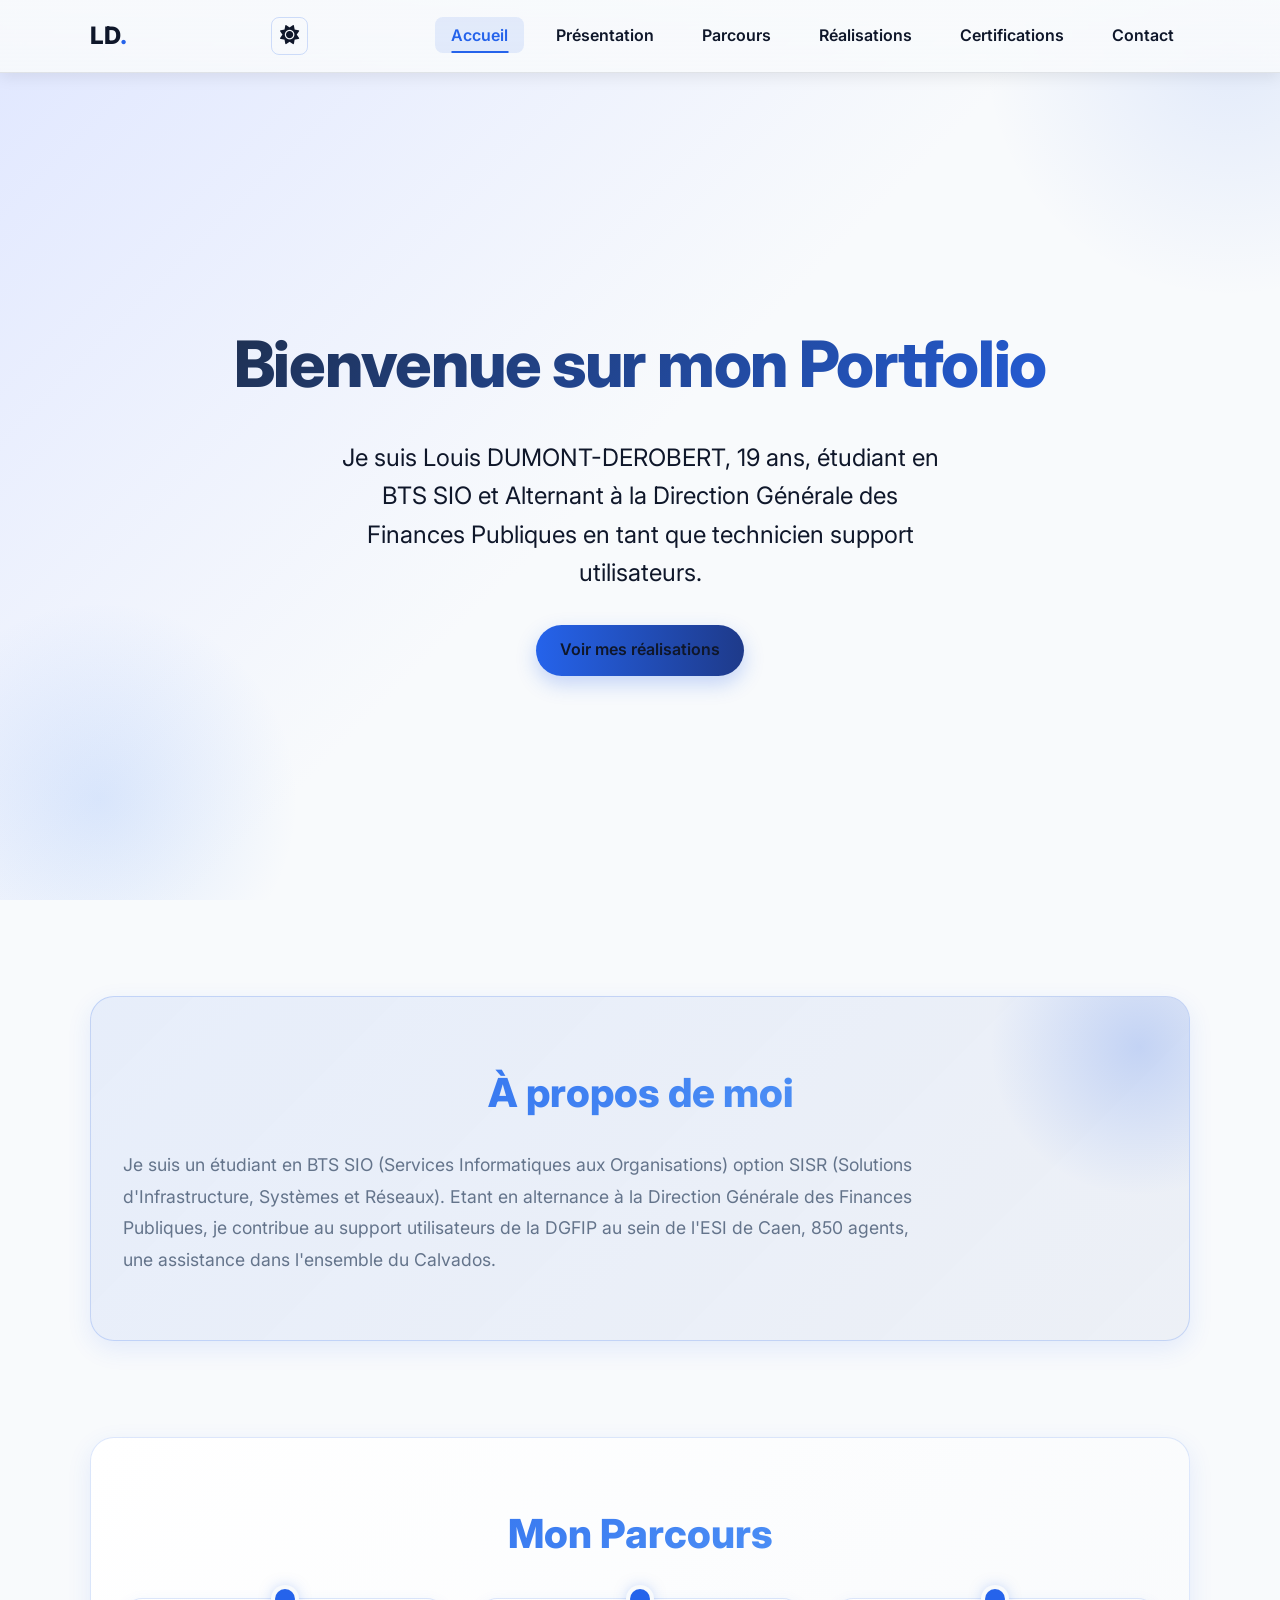
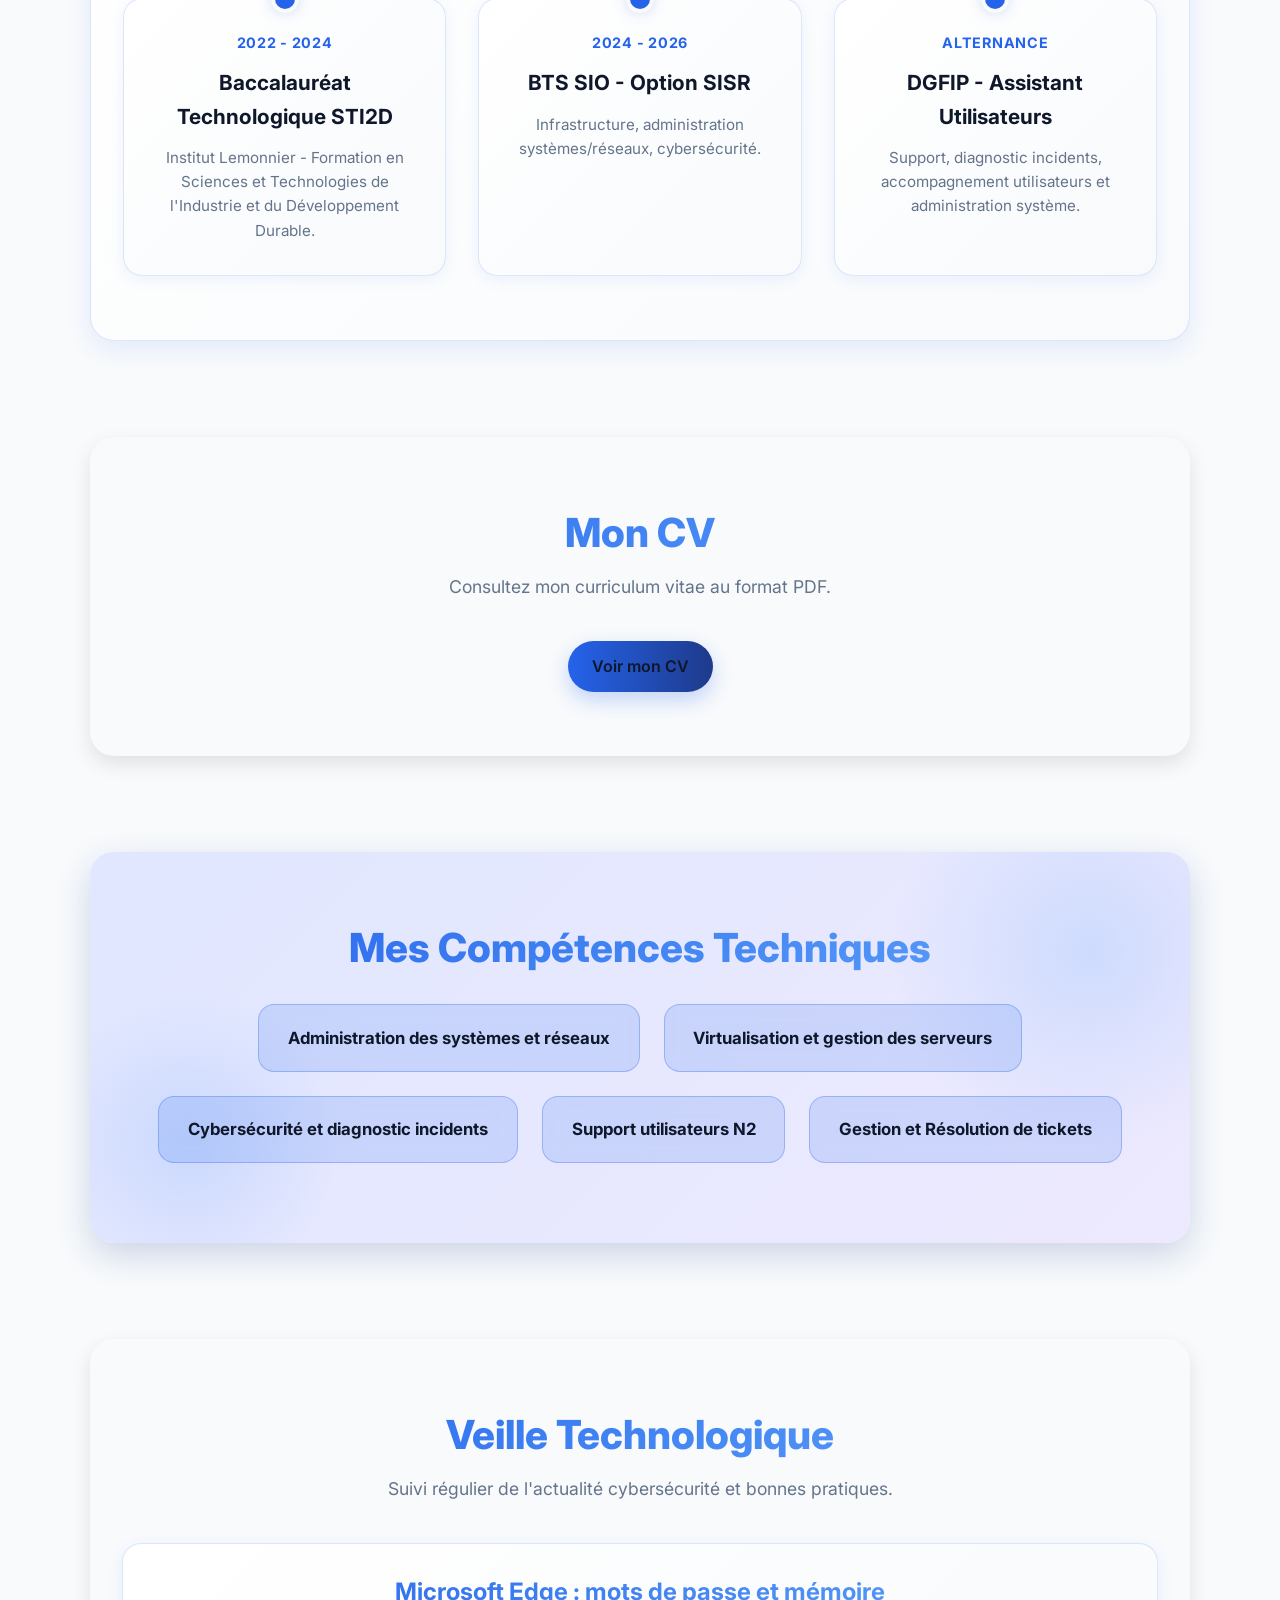
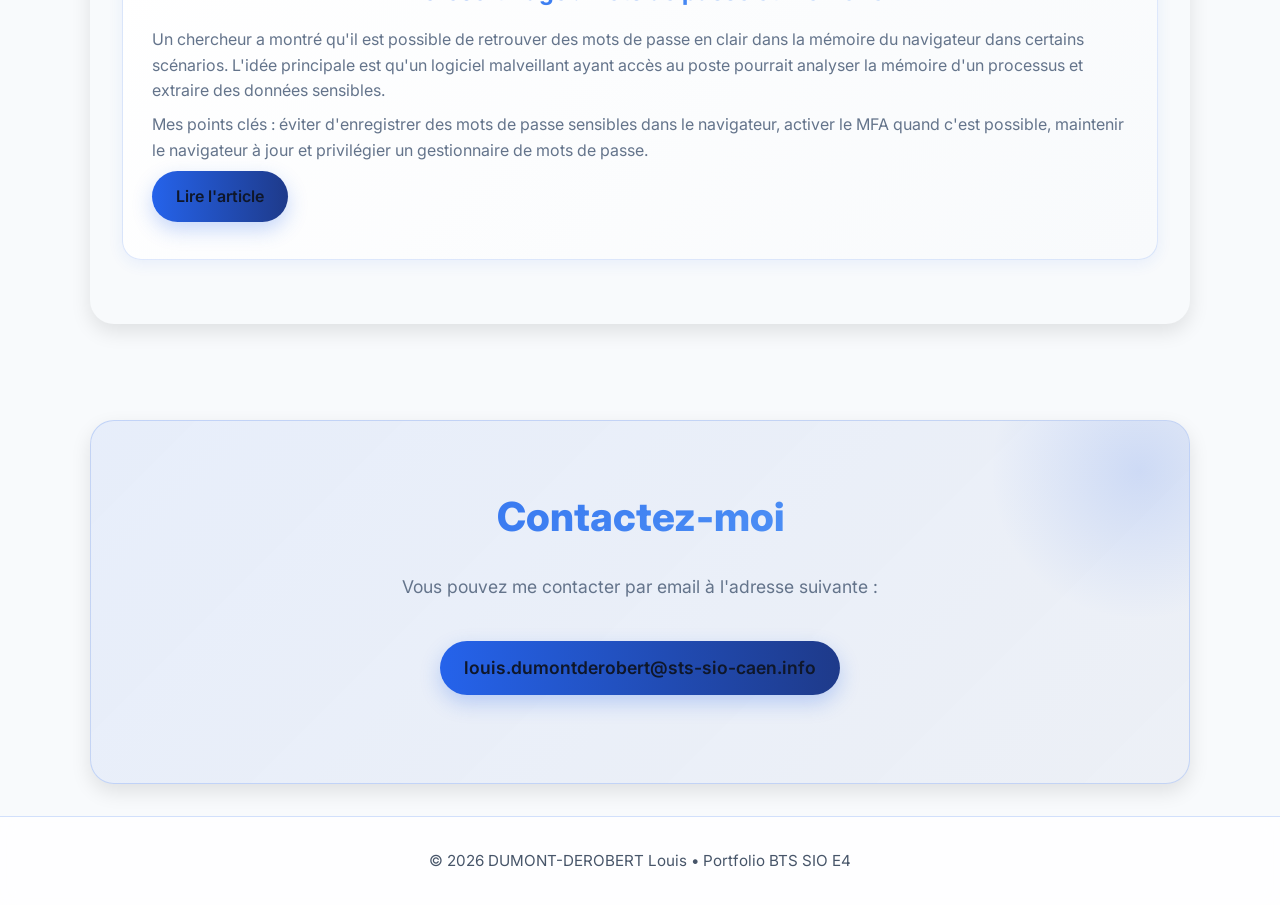
==== commit 2b73bfd4: "up" ====
--- a/index.html
+++ b/index.html
@@ -142,6 +142,6 @@
       </div>
     </footer>
     <script src="js/theme.js"></script>
-    <script src="index.js"></script>
+    <script src="js/index.js"></script>
   </body>
 </html>
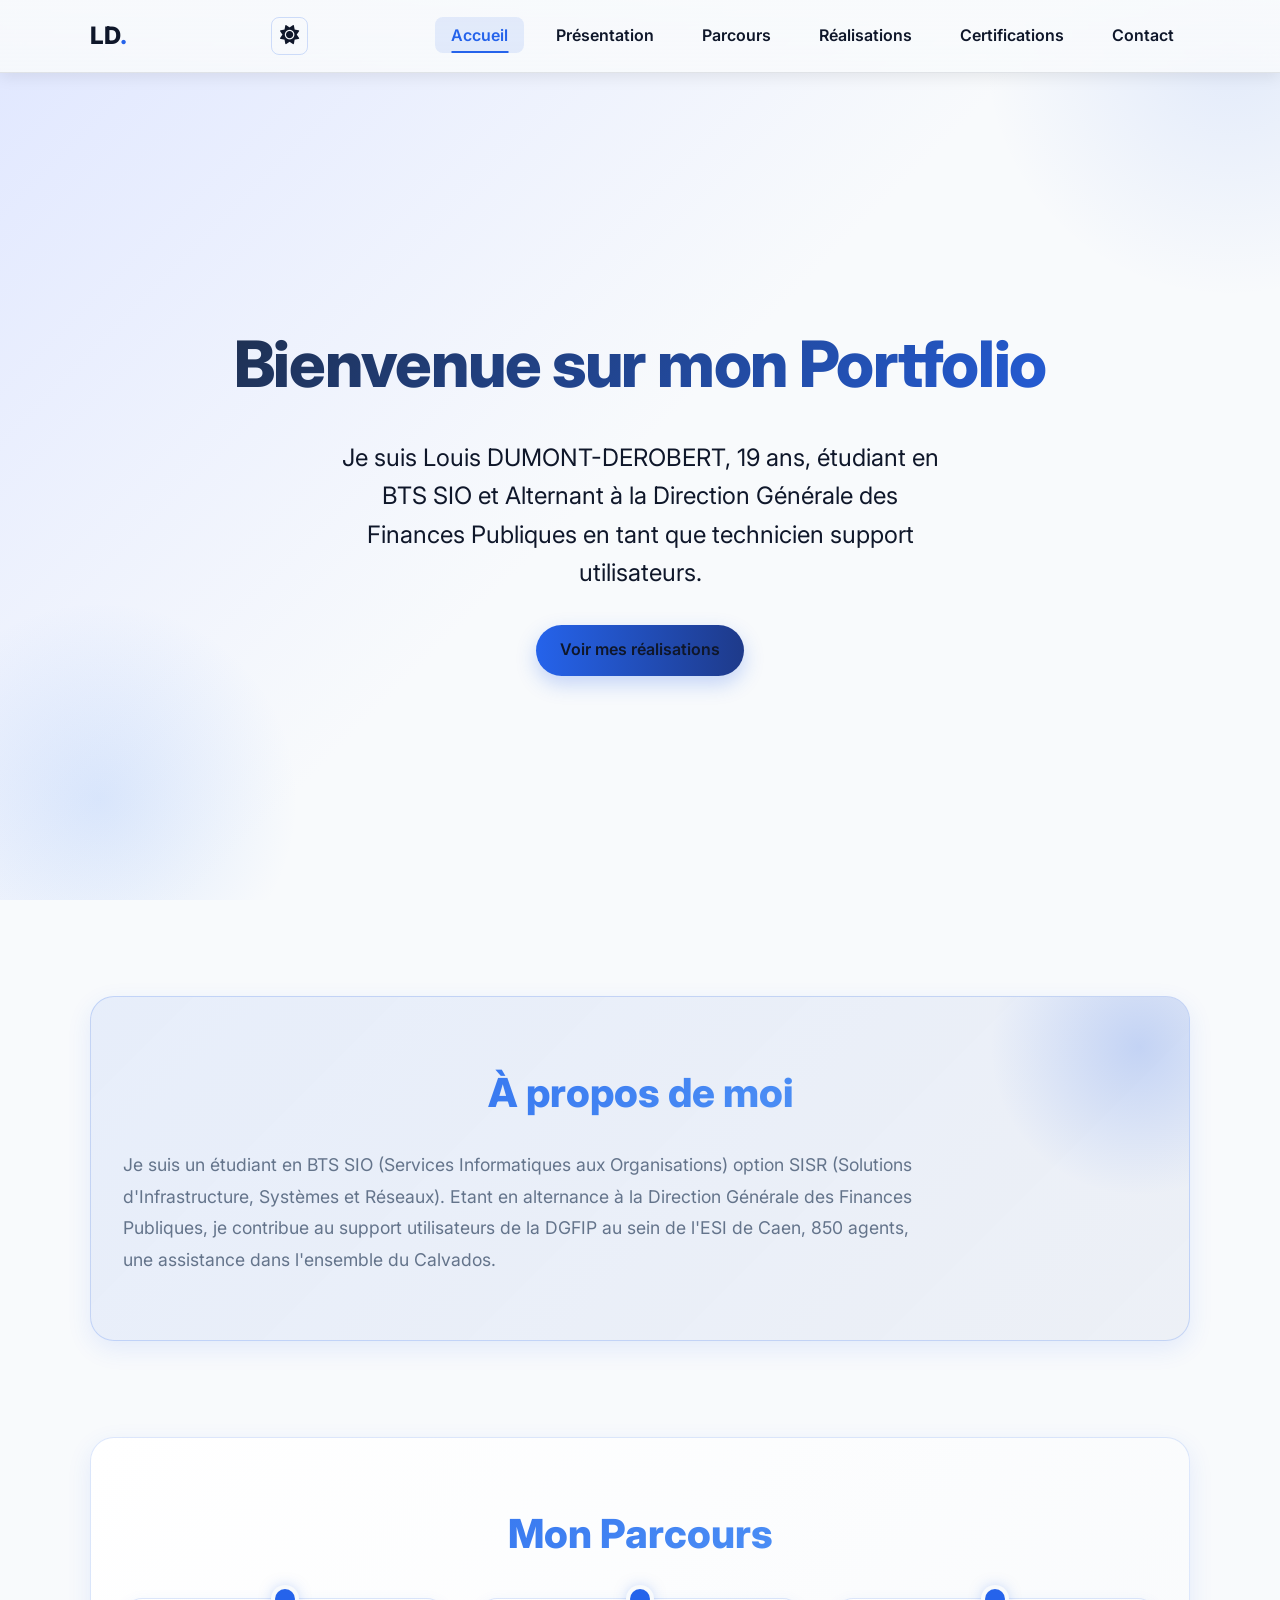
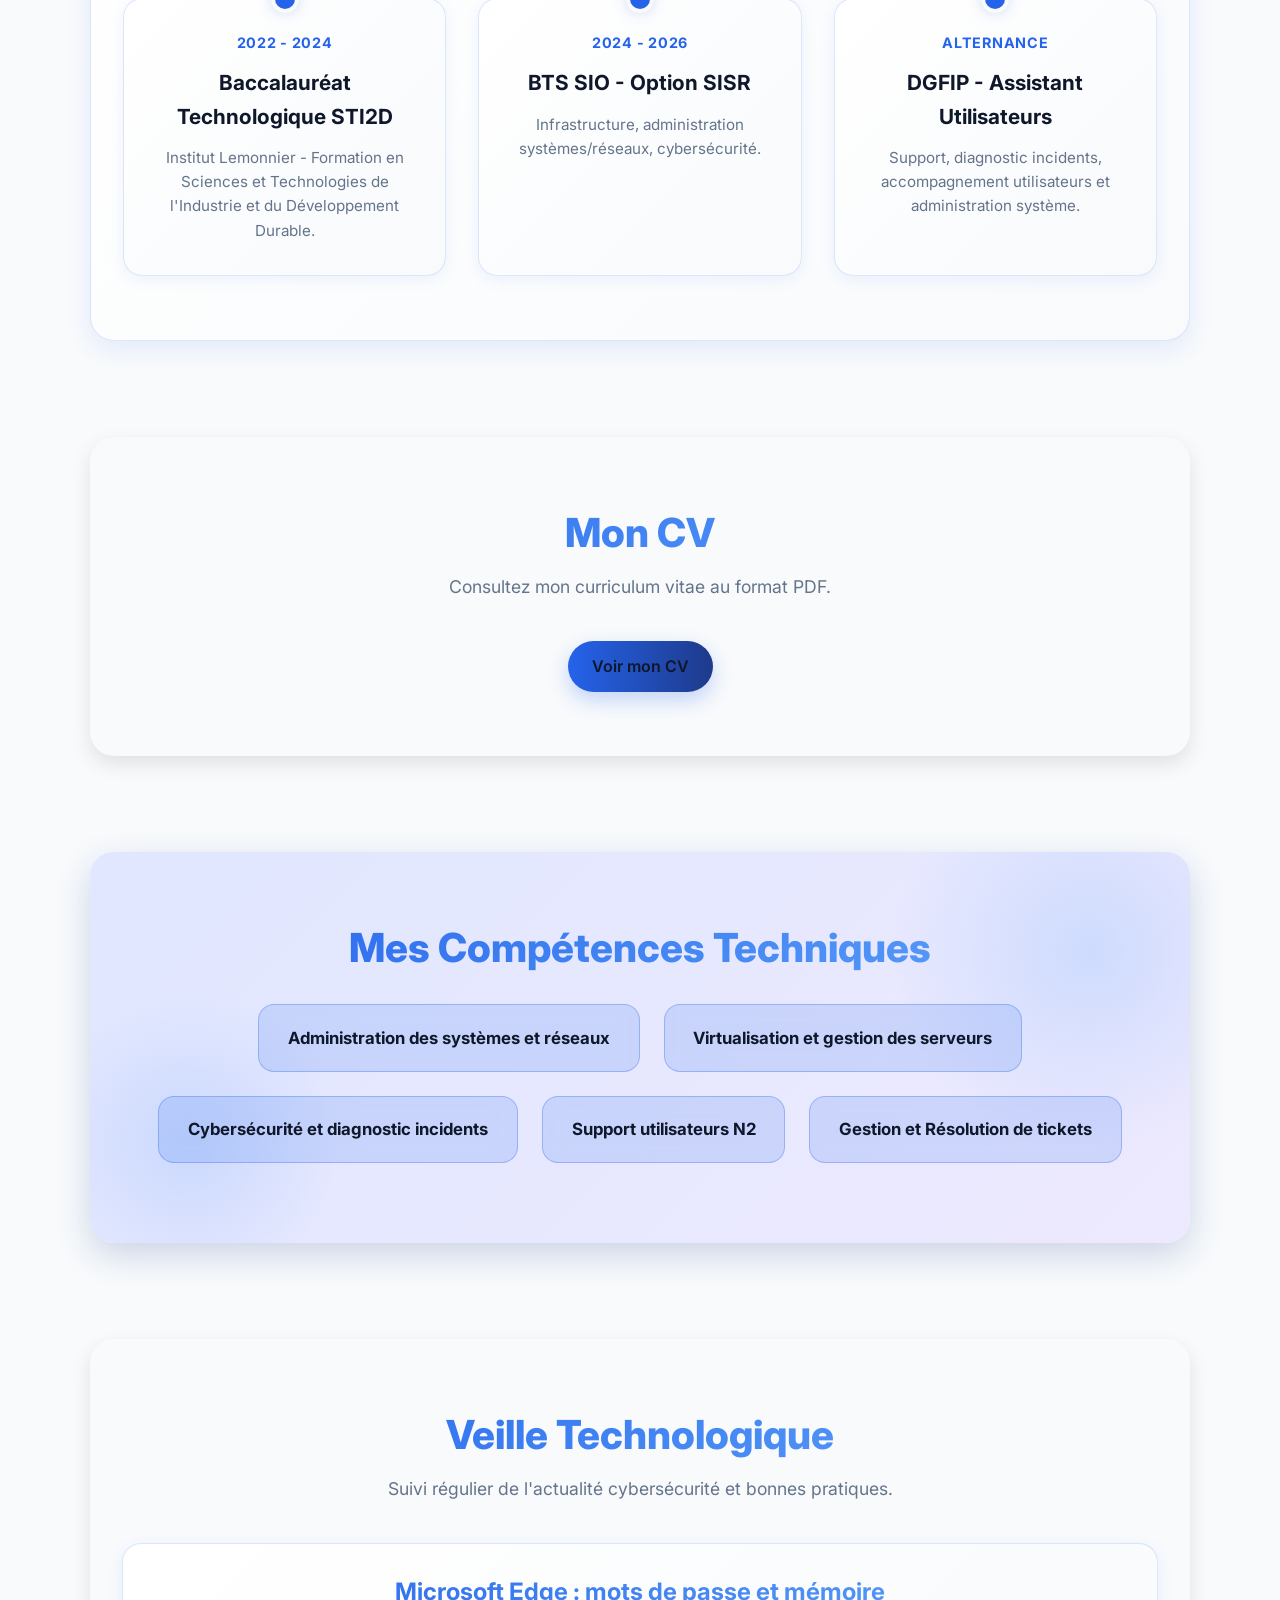
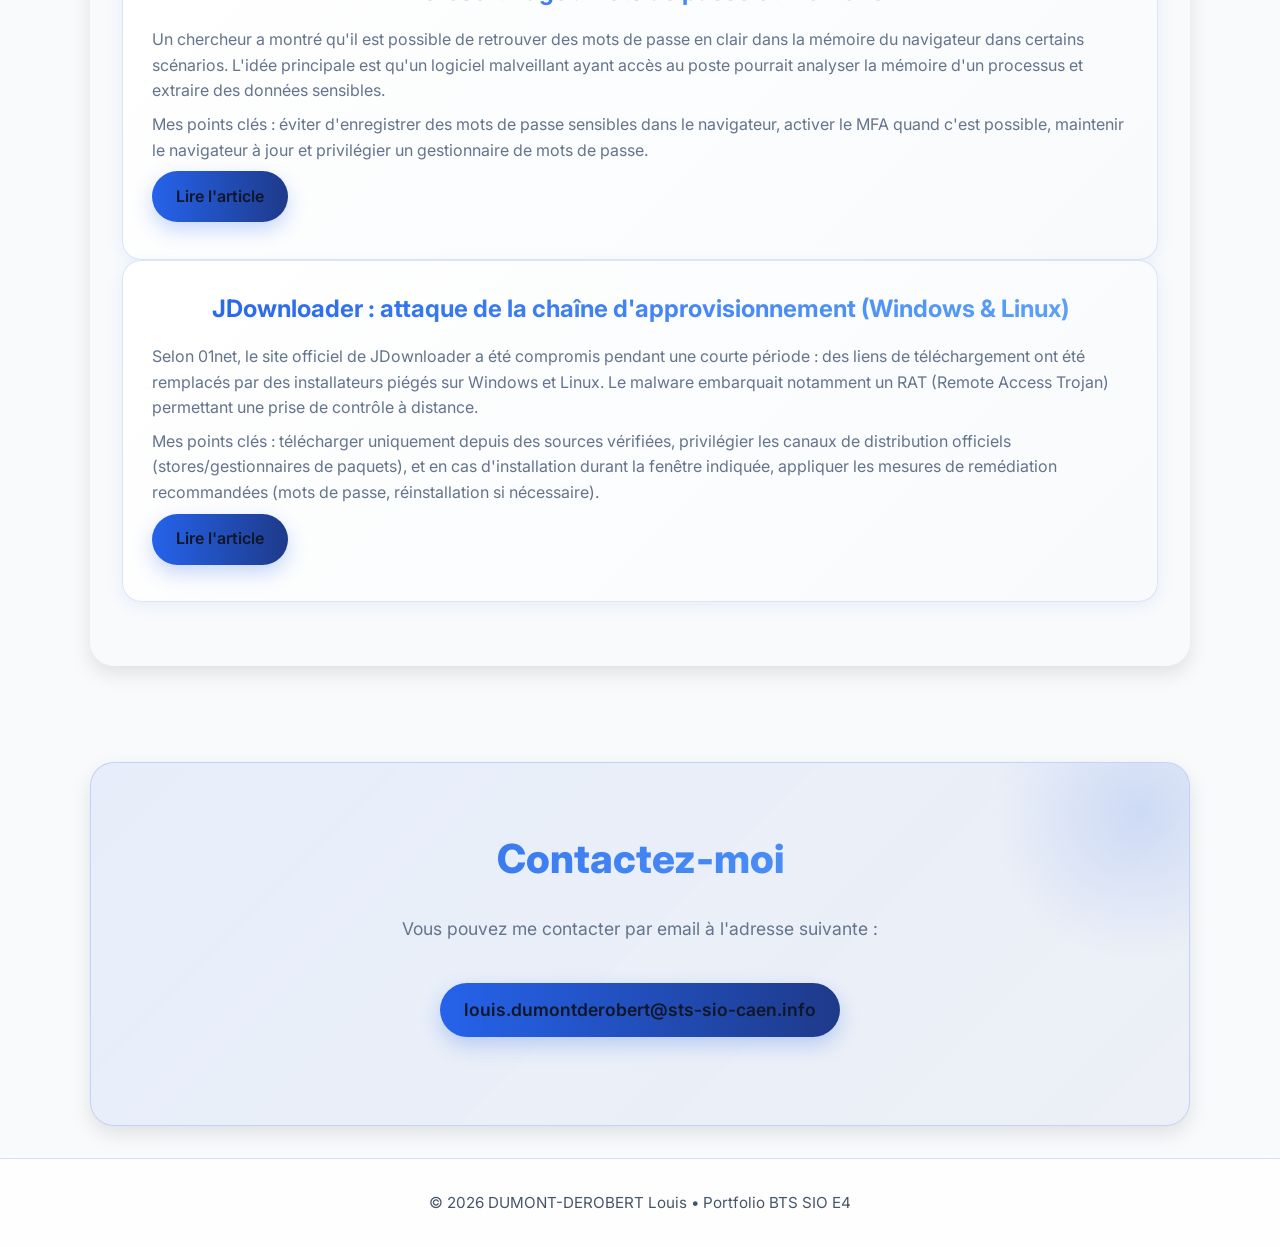
==== commit b985efc5: "Update index.html" ====
--- a/index.html
+++ b/index.html
@@ -126,6 +126,27 @@
             Lire l'article
           </a>
         </article>
+
+        <article class="card">
+          <h2>JDownloader : attaque de la chaîne d'approvisionnement (Windows & Linux)</h2>
+          <p>
+            Selon 01net, le site officiel de JDownloader a été compromis pendant une courte période : des liens de téléchargement ont été remplacés
+            par des installateurs piégés sur Windows et Linux. Le malware embarquait notamment un RAT (Remote Access Trojan) permettant une prise de contrôle
+            à distance.
+          </p>
+          <p>
+            Mes points clés : télécharger uniquement depuis des sources vérifiées, privilégier les canaux de distribution officiels (stores/gestionnaires de paquets),
+            et en cas d'installation durant la fenêtre indiquée, appliquer les mesures de remédiation recommandées (mots de passe, réinstallation si nécessaire).
+          </p>
+          <a
+            class="btn-primary"
+            href="https://www.01net.com/actualites/nouvelle-cyberattaque-sur-windows-et-linux-ce-logiciel-gratuit-utilise-par-des-millions-dutilisateurs-a-ete-piege.html"
+            target="_blank"
+            rel="noopener noreferrer"
+          >
+            Lire l'article
+          </a>
+        </article>
       </section>
 
       <!-- Contact Section -->
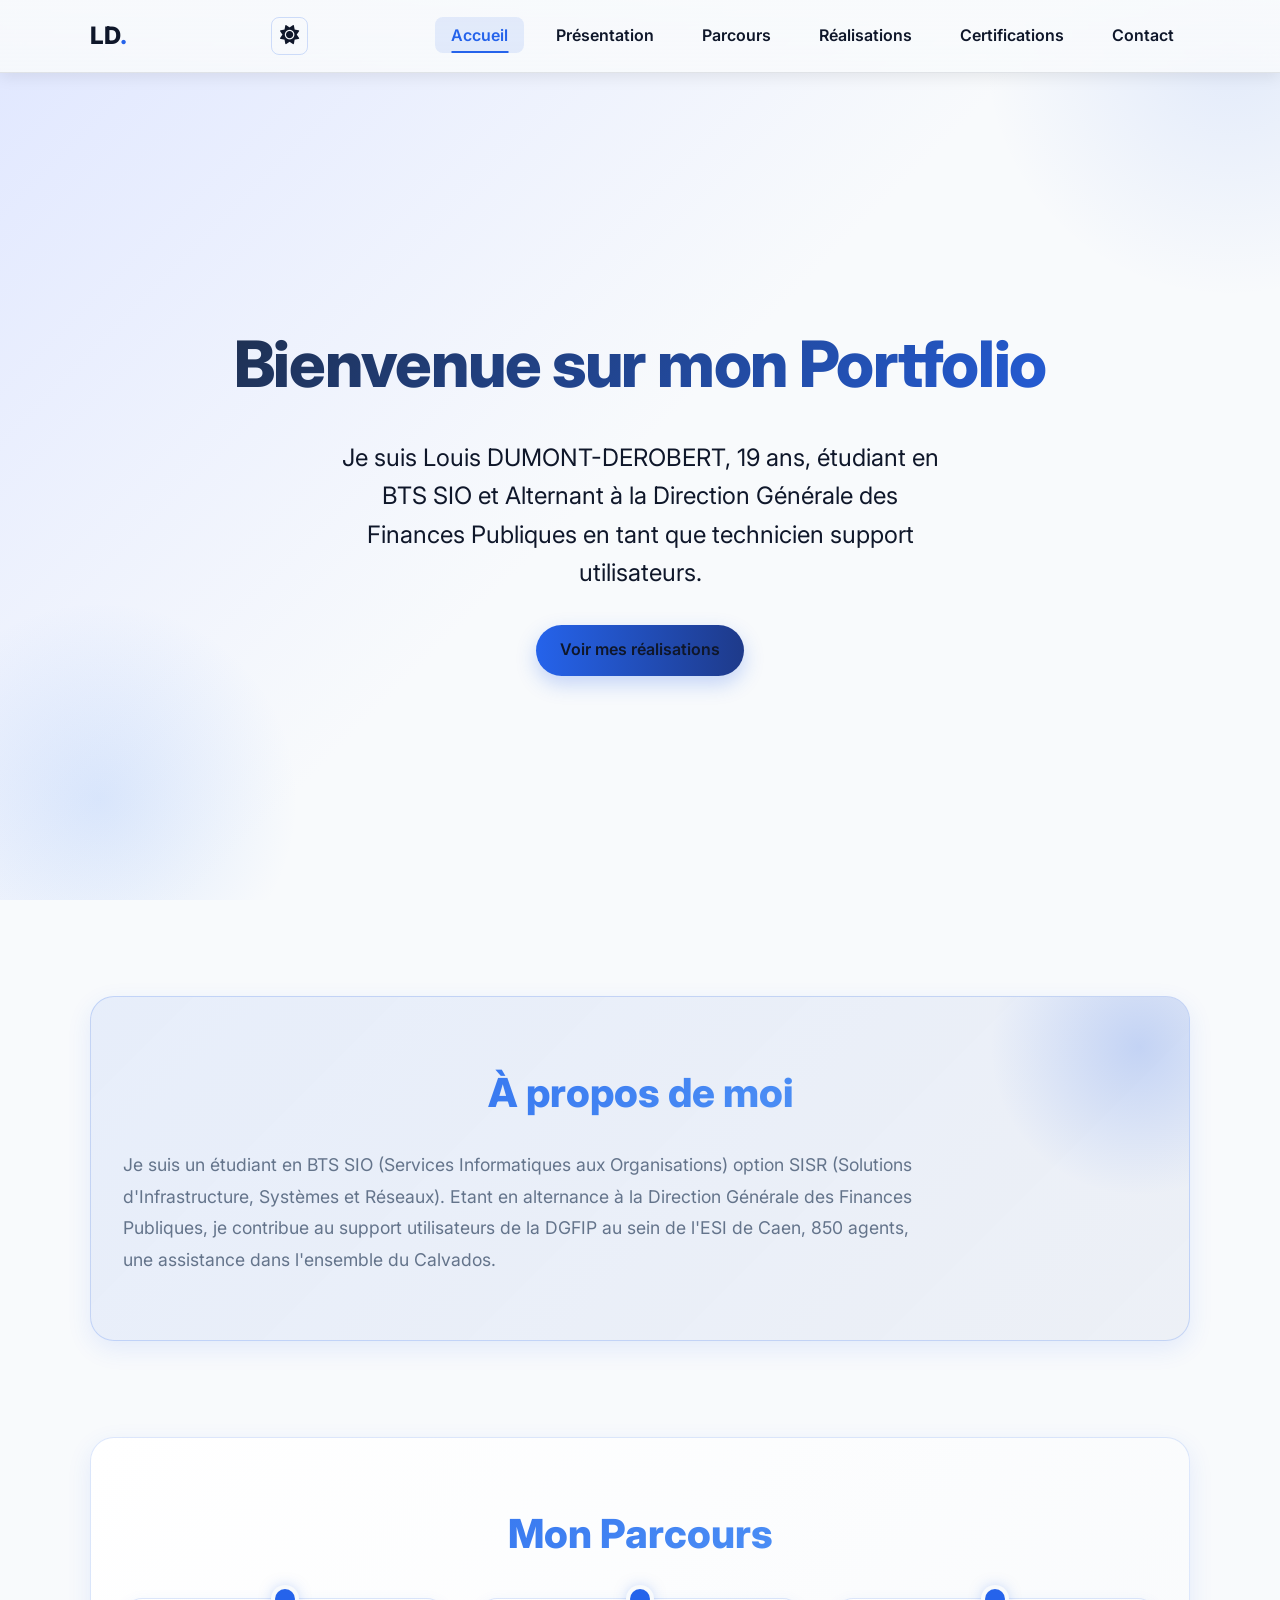
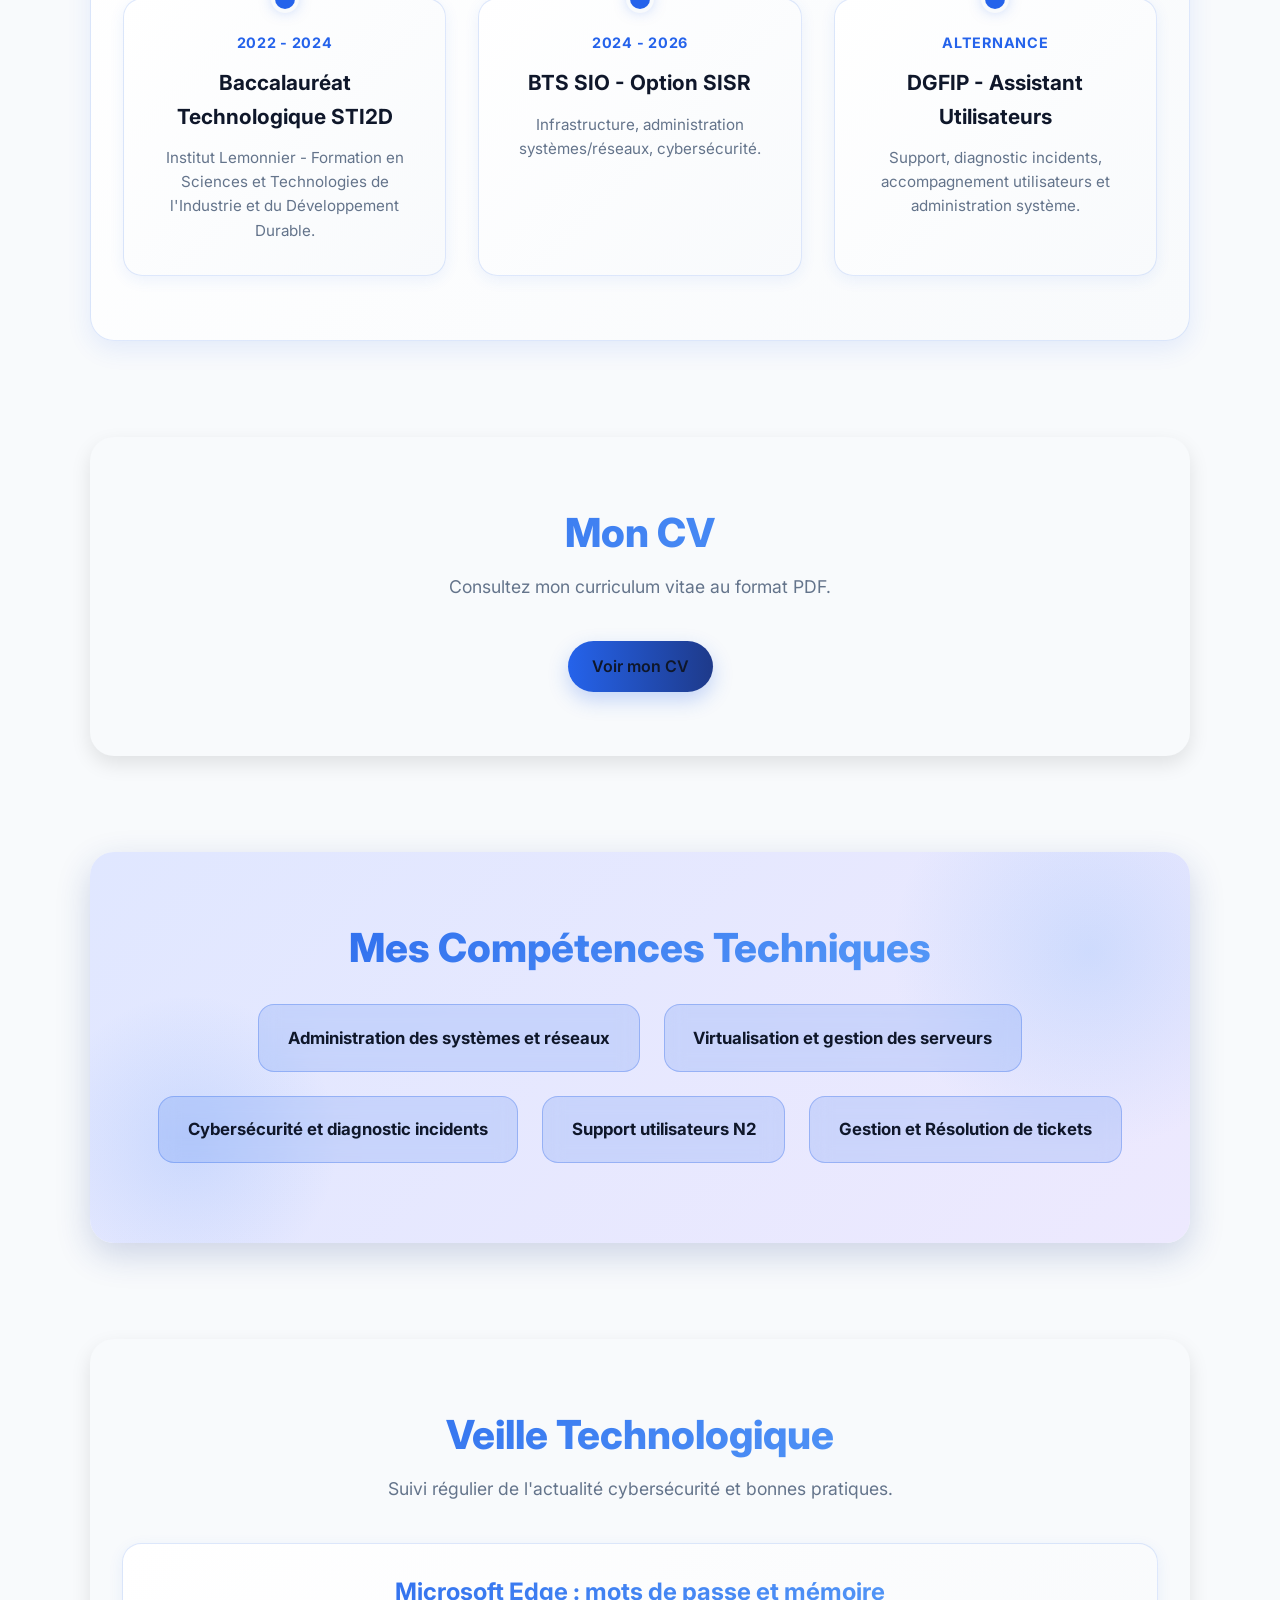
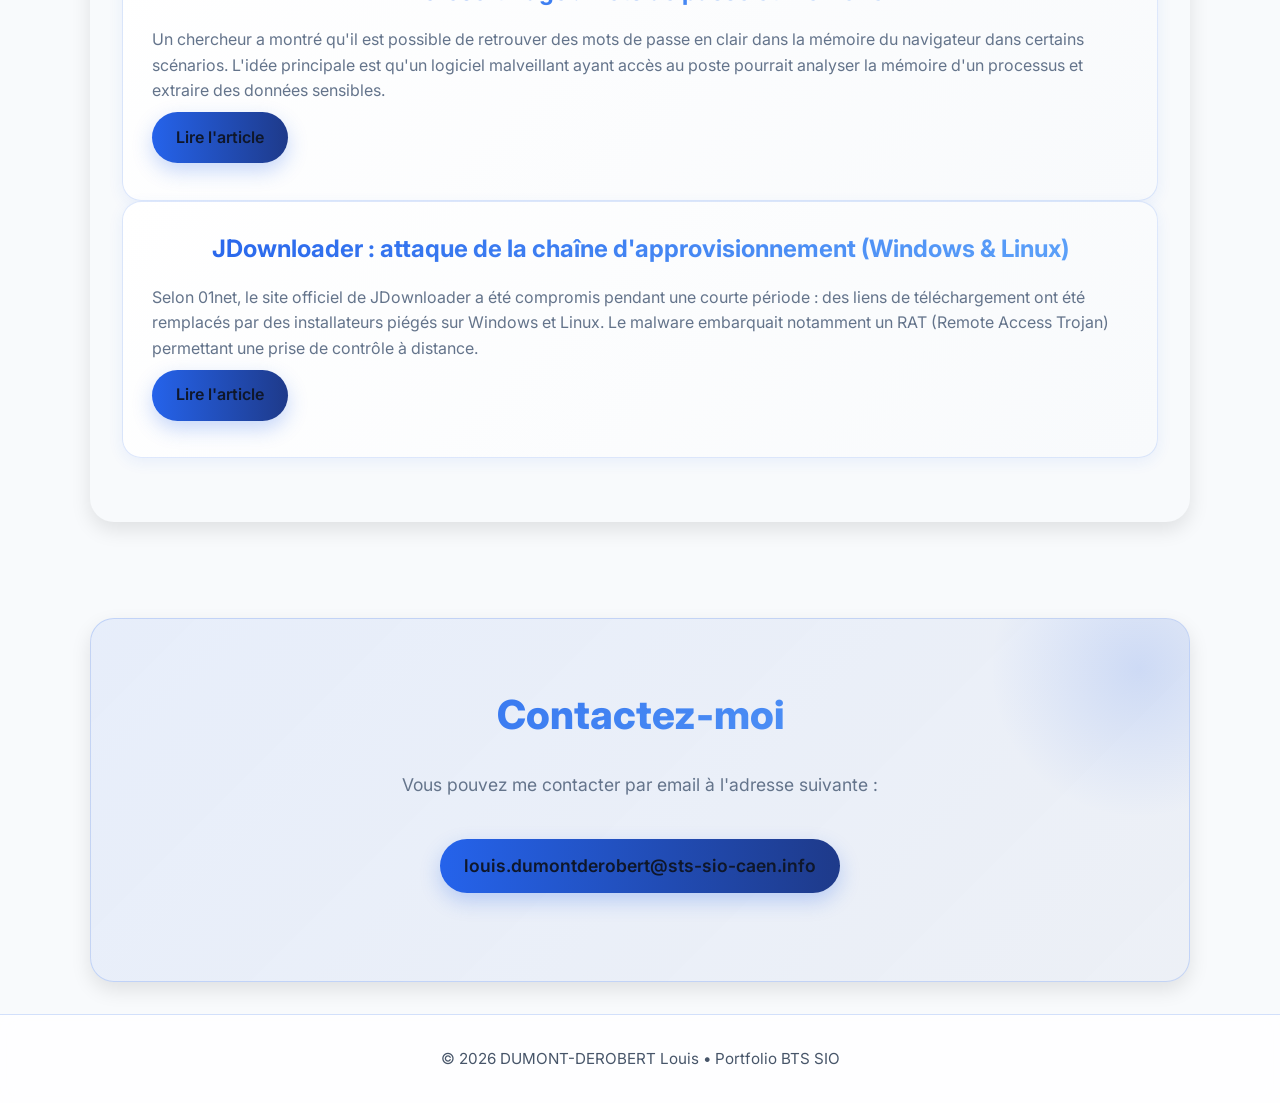
==== commit d2888736: "up" ====
--- a/index.html
+++ b/index.html
@@ -113,10 +113,7 @@
             Un chercheur a montré qu'il est possible de retrouver des mots de passe en clair dans la mémoire du navigateur dans certains scénarios.
             L'idée principale est qu'un logiciel malveillant ayant accès au poste pourrait analyser la mémoire d'un processus et extraire des données sensibles.
           </p>
-          <p>
-            Mes points clés : éviter d'enregistrer des mots de passe sensibles dans le navigateur, activer le MFA quand c'est possible,
-            maintenir le navigateur à jour et privilégier un gestionnaire de mots de passe.
-          </p>
+         
           <a
             class="btn-primary"
             href="https://www.it-connect.fr/un-chercheur-prouve-que-microsoft-edge-laisse-fuiter-vos-mots-de-passe-en-memoire/"
@@ -134,10 +131,7 @@
             par des installateurs piégés sur Windows et Linux. Le malware embarquait notamment un RAT (Remote Access Trojan) permettant une prise de contrôle
             à distance.
           </p>
-          <p>
-            Mes points clés : télécharger uniquement depuis des sources vérifiées, privilégier les canaux de distribution officiels (stores/gestionnaires de paquets),
-            et en cas d'installation durant la fenêtre indiquée, appliquer les mesures de remédiation recommandées (mots de passe, réinstallation si nécessaire).
-          </p>
+          
           <a
             class="btn-primary"
             href="https://www.01net.com/actualites/nouvelle-cyberattaque-sur-windows-et-linux-ce-logiciel-gratuit-utilise-par-des-millions-dutilisateurs-a-ete-piege.html"
@@ -159,7 +153,7 @@
 
     <footer class="footer">
       <div class="container">
-        <p>© <span id="year"></span> DUMONT-DEROBERT Louis • Portfolio BTS SIO E4</p>
+        <p>© <span id="year"></span> DUMONT-DEROBERT Louis • Portfolio BTS SIO</p>
       </div>
     </footer>
     <script src="js/theme.js"></script>
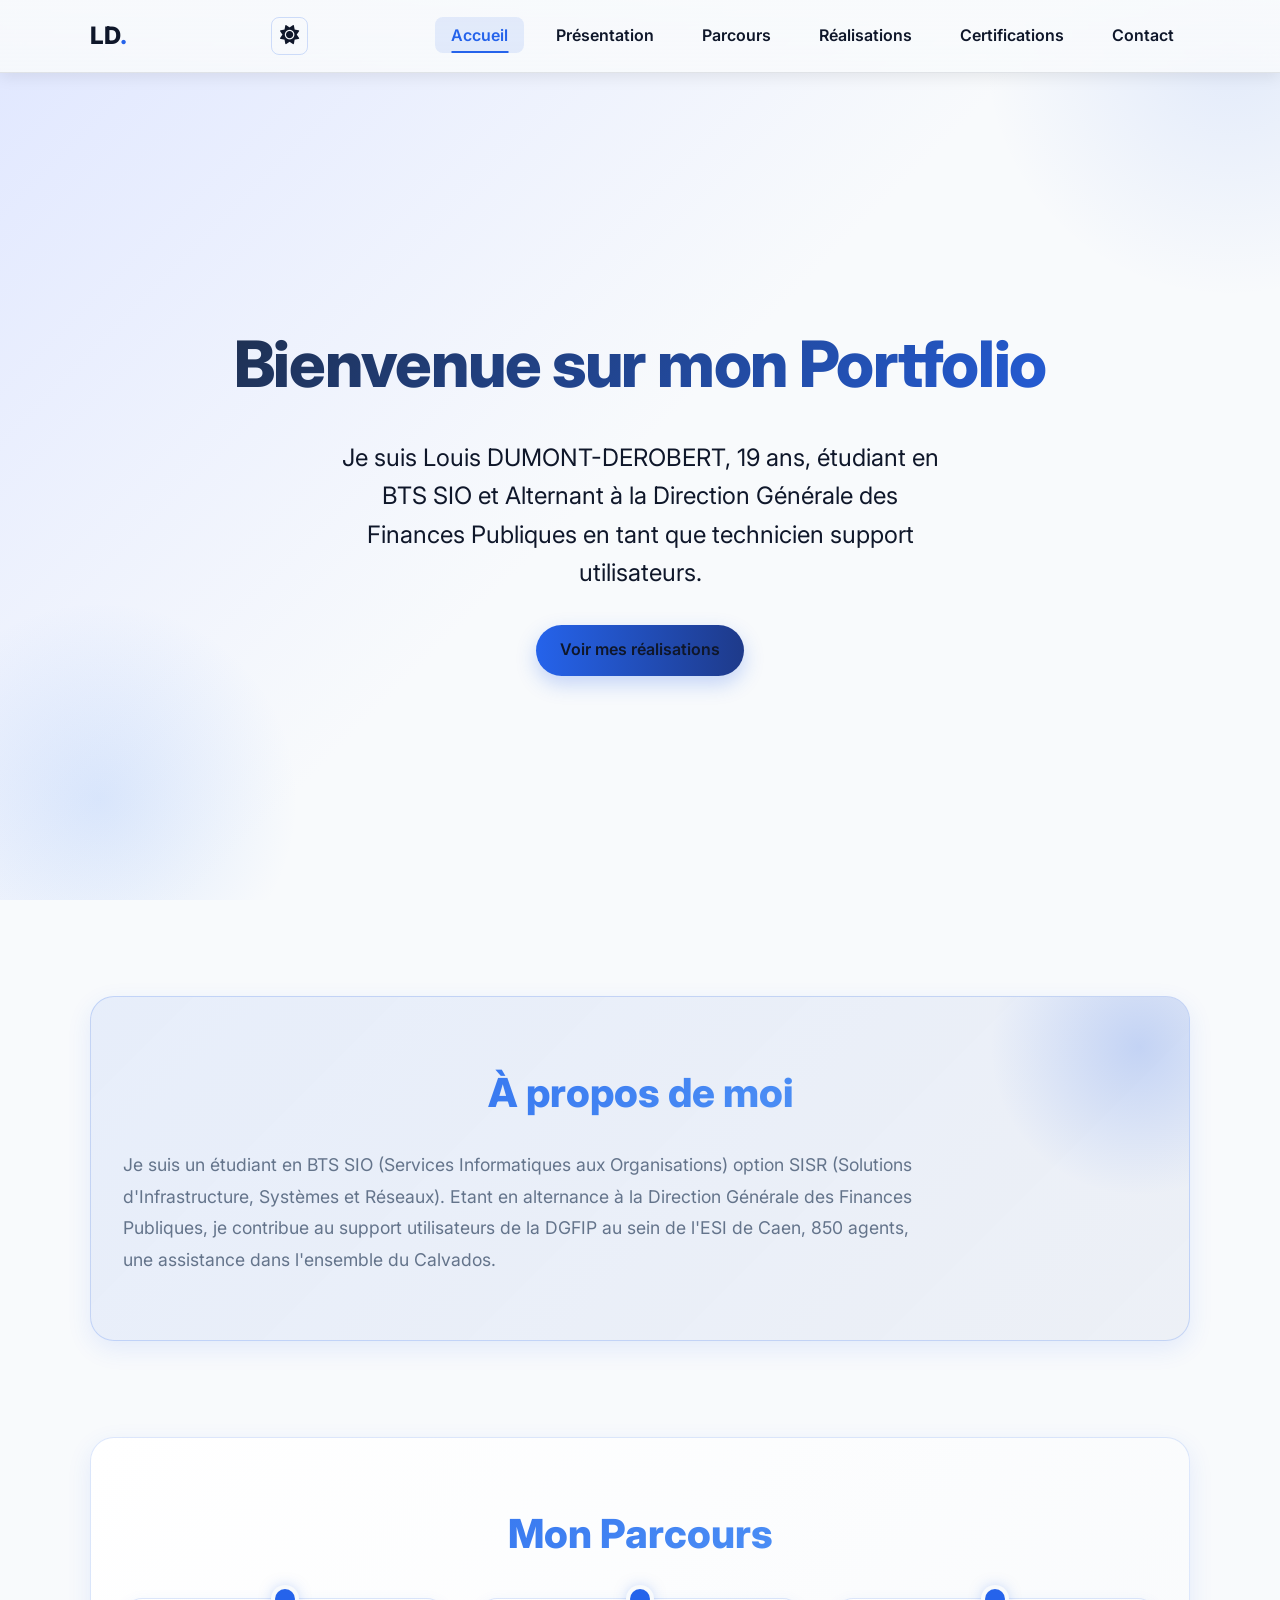
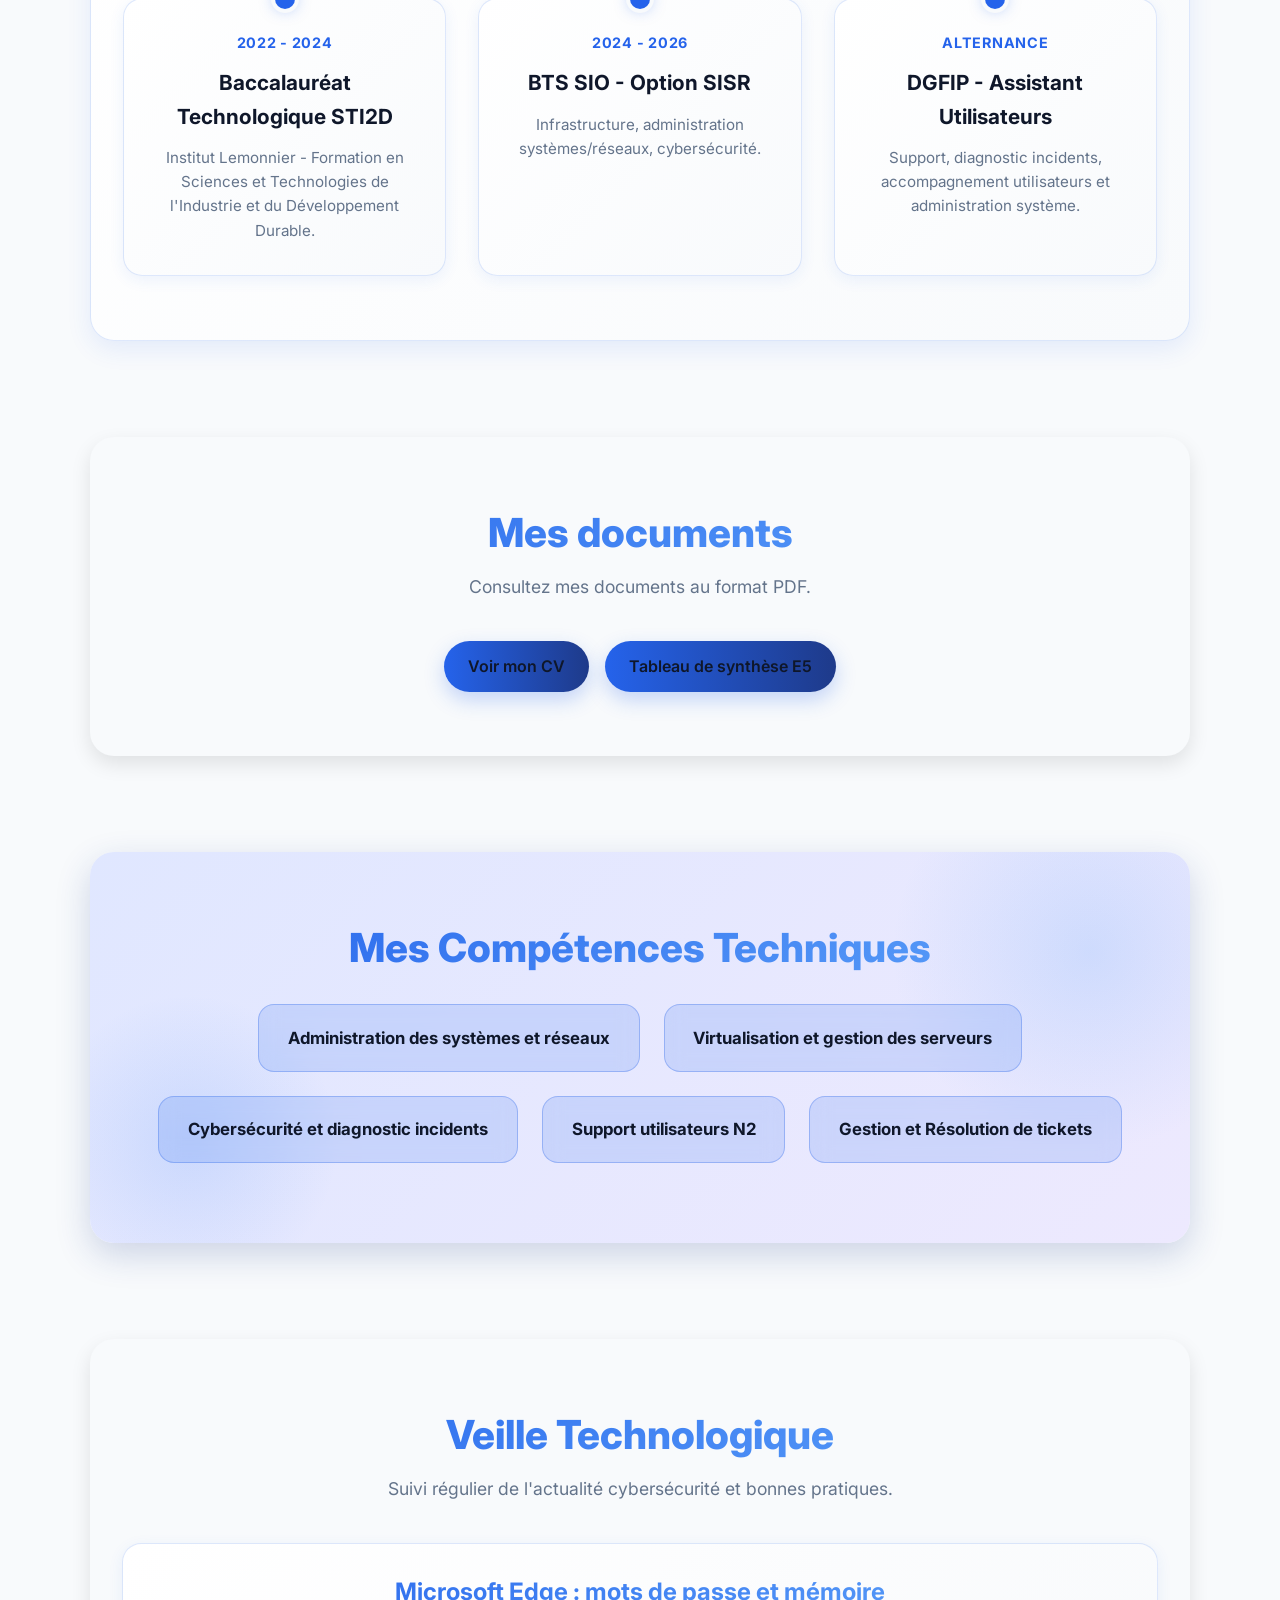
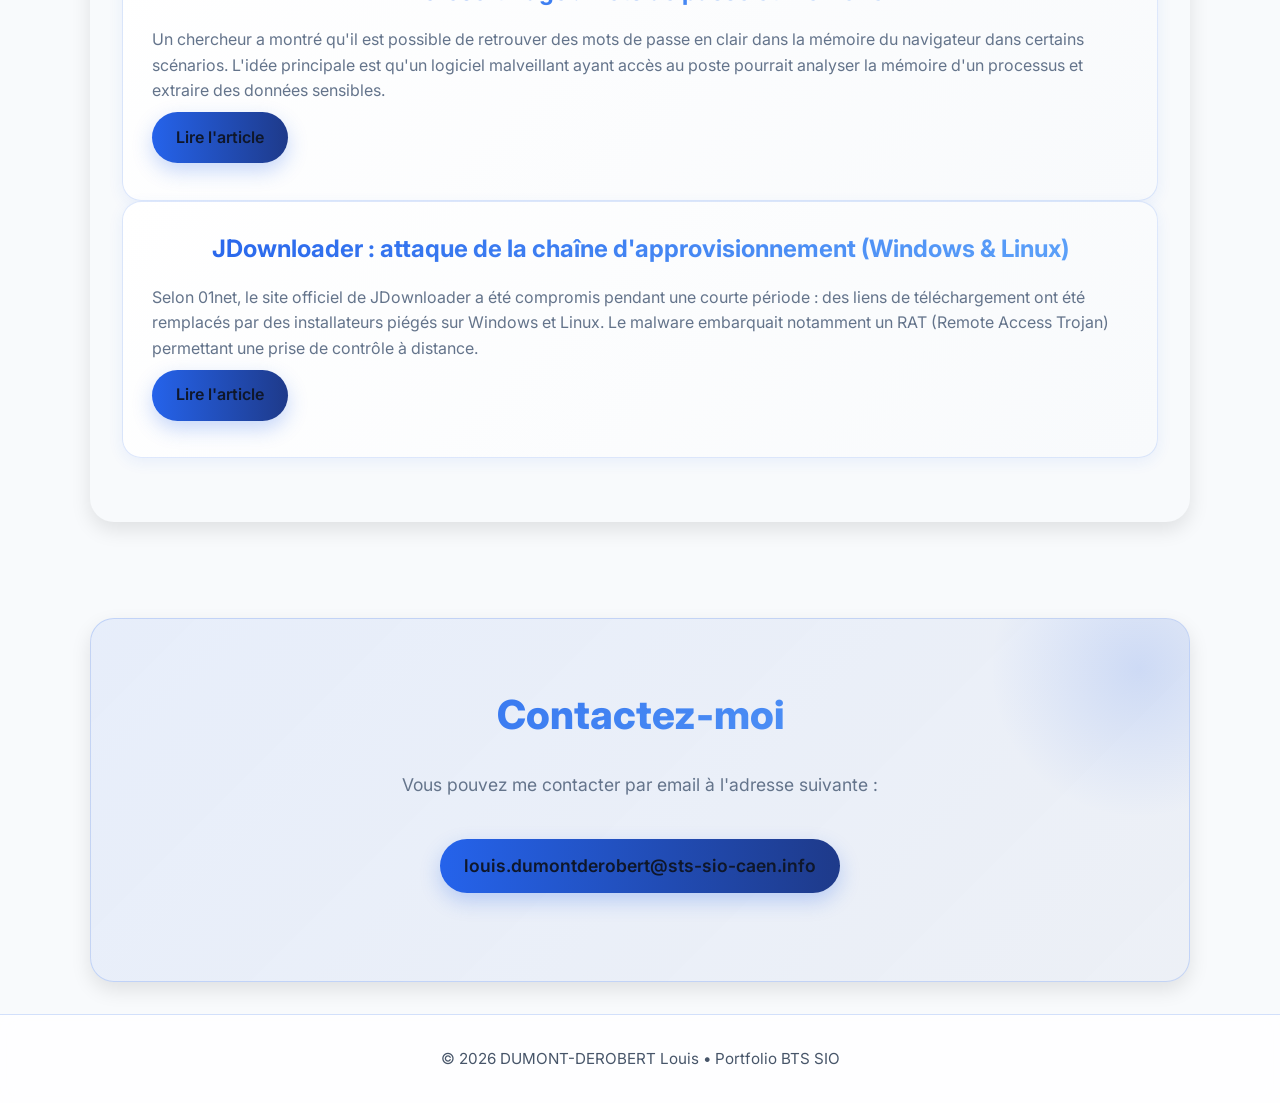
==== commit 5c25e03f: "update final" ====
--- a/index.html
+++ b/index.html
@@ -83,10 +83,11 @@
 
       <!-- CV Section -->
       <section class="cv section container">
-        <h2>Mon CV</h2>
-        <p class="section-subtitle">Consultez mon curriculum vitae au format PDF.</p>
+        <h2>Mes documents</h2>
+        <p class="section-subtitle">Consultez mes documents au format PDF.</p>
         <div class="cv-actions">
           <a href="document/CV%20Dumont-Derobert%20Louis.pdf" class="btn-primary">Voir mon CV</a>
+          <a href="document/Dumont-Derobert%20Louis%20E5.pdf" class="btn-primary">Tableau de synthèse E5</a>
         </div>
       </section>
 
--- a/css/style.css
+++ b/css/style.css
@@ -559,14 +559,17 @@
   width: 2px;
   background: linear-gradient(180deg, var(--accent) 0%, rgba(37, 99, 235, 0.3) 100%);
   transform: translateX(-50%);
+  z-index: 0;
+  pointer-events: none;
 }
 
 .item {
   position: relative;
+  z-index: 1;
   padding: 2rem;
   border: 1px solid var(--border);
   border-radius: 1rem;
-  background: linear-gradient(135deg, rgba(37, 99, 235, 0.08), rgba(30, 58, 138, 0.05));
+  background: linear-gradient(135deg, rgba(37, 99, 235, 0.08), rgba(30, 58, 138, 0.05)), var(--bg);
   text-align: center;
   box-shadow: 0 8px 25px rgba(37, 99, 235, 0.08);
   transition: all 0.3s ease;
@@ -576,7 +579,7 @@
   transform: translateY(-8px);
   box-shadow: 0 15px 40px rgba(37, 99, 235, 0.15);
   border-color: var(--accent);
-  background: linear-gradient(135deg, rgba(37, 99, 235, 0.15), rgba(30, 58, 138, 0.08));
+  background: linear-gradient(135deg, rgba(37, 99, 235, 0.15), rgba(30, 58, 138, 0.08)), var(--bg);
 }
 
 .item-content {
@@ -817,6 +820,40 @@
   margin-top: 1.5rem;
 }
 
+/* Contact socials (LinkedIn / GitHub) */
+.socials {
+  margin-top: 1.5rem;
+  display: flex;
+  justify-content: center;
+  gap: 1rem;
+  flex-wrap: wrap;
+}
+
+.socials a {
+  width: 56px;
+  height: 56px;
+  border-radius: 999px;
+  display: inline-flex;
+  align-items: center;
+  justify-content: center;
+  border: 1px solid var(--border);
+  background: rgba(255, 255, 255, 0.04);
+  color: var(--text);
+  text-decoration: none;
+  transition: transform 0.2s ease, box-shadow 0.2s ease, border-color 0.2s ease;
+}
+
+.socials a:hover {
+  transform: translateY(-3px);
+  border-color: rgba(37, 99, 235, 0.55);
+  box-shadow: 0 12px 30px rgba(37, 99, 235, 0.25);
+}
+
+.socials a i {
+  font-size: 1.6rem;
+  line-height: 1;
+}
+
 .contact form {
   max-width: 600px;
   margin: 0 auto;
@@ -1067,6 +1104,8 @@
 .cv-actions {
   display: flex;
   justify-content: center;
+  gap: 1rem;
+  flex-wrap: wrap;
   margin-top: 1.25rem;
 }
 
